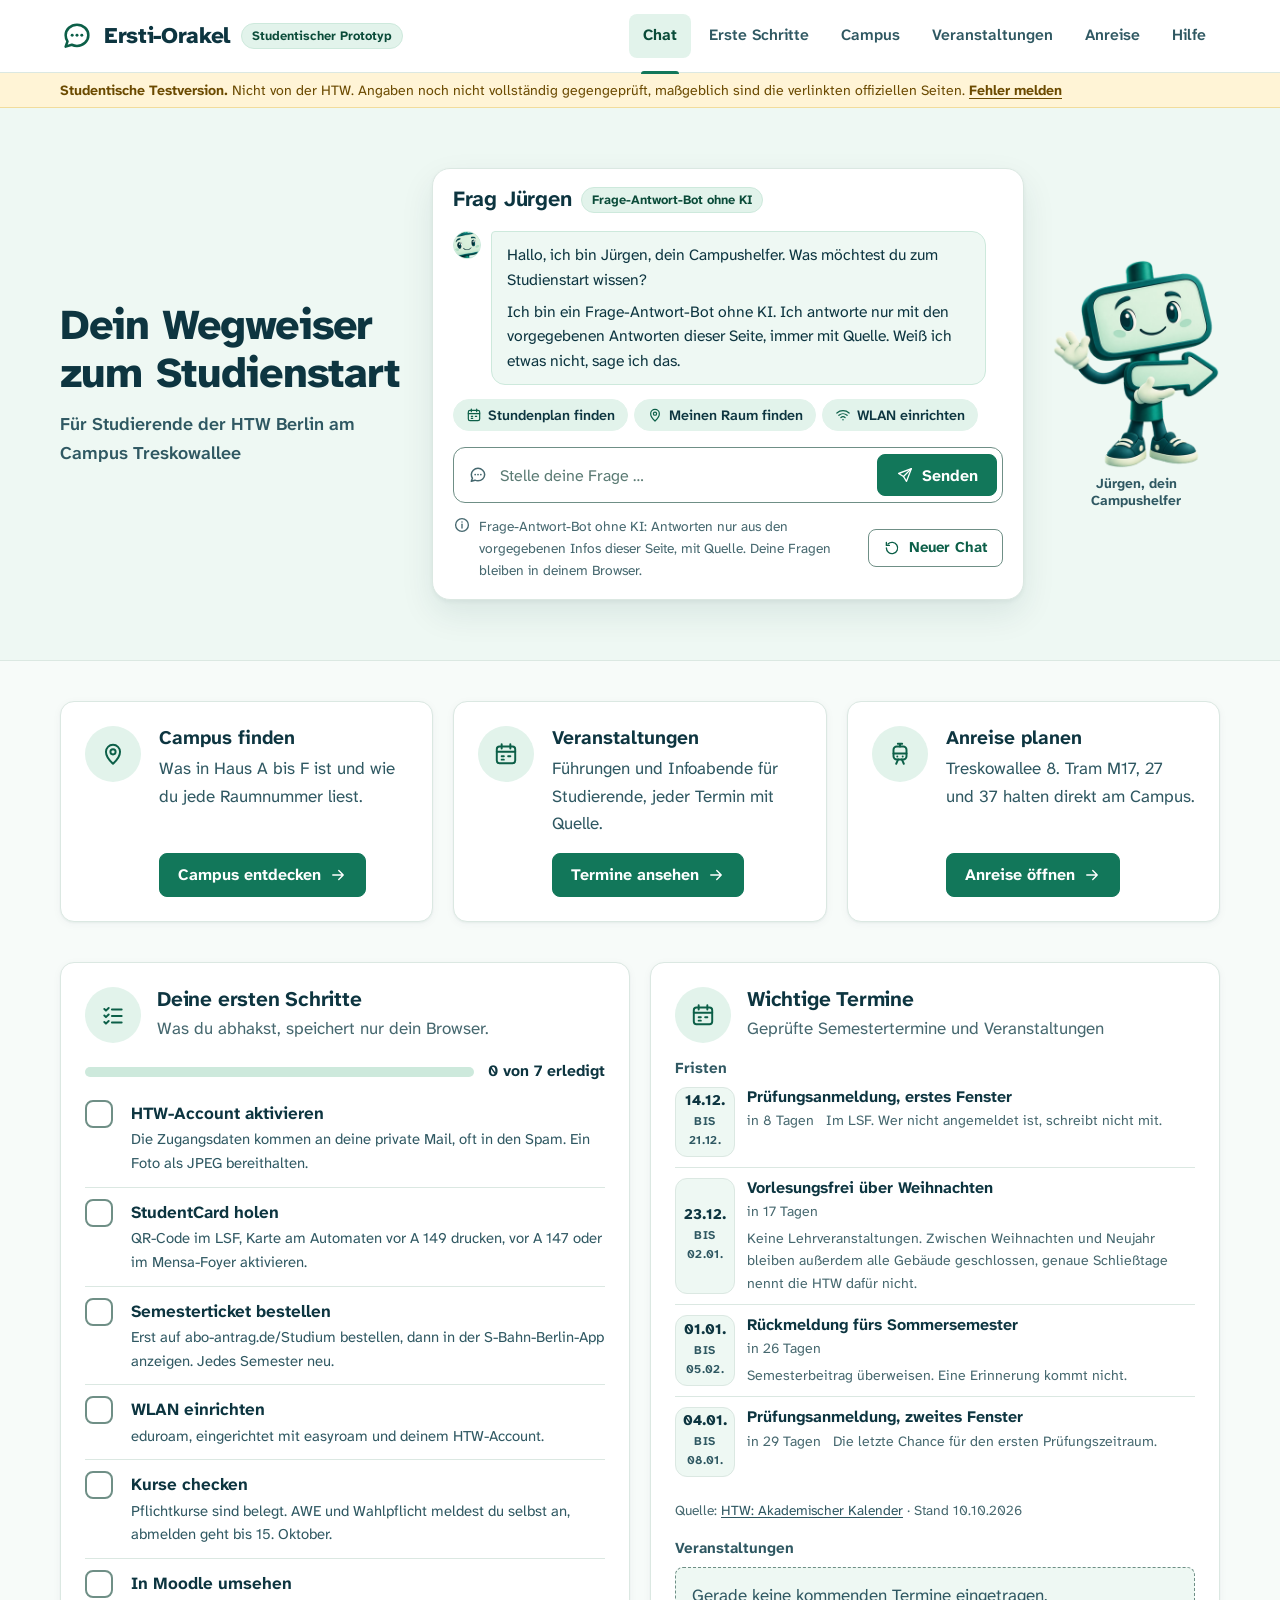
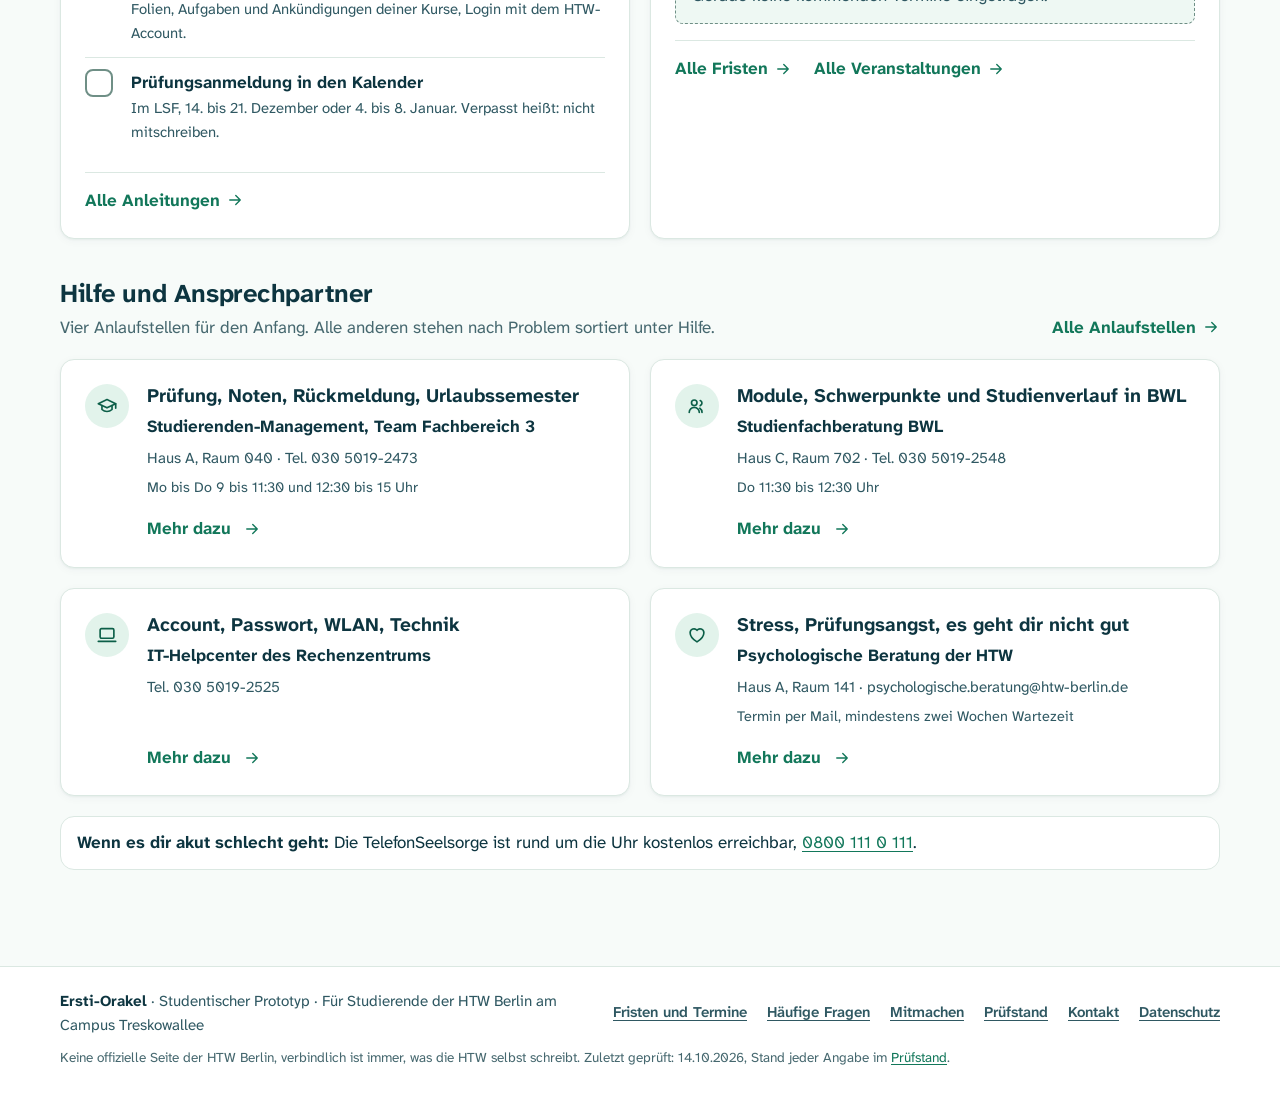
==== index.html @ a14aa116 "Versionskennung an Skripten und Stylesheet gegen veralteten Zwischenspeicher" ====
<!doctype html>
<html lang="de">
<head>
  <meta charset="utf-8">
  <meta name="viewport" content="width=device-width, initial-scale=1">
  <title>Ersti-Orakel: dein Wegweiser zum Studienstart am Campus Treskowallee</title>
  <!-- Testversion: Suchmaschinen sollen die Seite noch nicht aufnehmen. Das ist kein Zugangsschutz, jeder mit dem Link kann sie öffnen. Vor dem offiziellen Start entfernen. -->
  <meta name="robots" content="noindex, nofollow">
  <meta name="description" content="Studentischer Prototyp für Erstsemester am Campus Treskowallee der HTW Berlin: Chat mit geprüften Antworten, erste Schritte, Fristen, Räume, Veranstaltungen und Anreise.">
  <meta name="theme-color" content="#ffffff">
  <link rel="icon" href="assets/img/favicon.svg?v=fb75973898" type="image/svg+xml">
  <link rel="stylesheet" href="assets/css/style.css?v=66e97cf56b">
</head>
<body data-seite="start">
  <a class="skip" href="#inhalt">Zum Inhalt springen</a>
  <header class="kopf">
    <div class="container kopf__innen">
      <a class="logo" href="index.html">
        <svg class="logo__zeichen" viewBox="0 0 24 24" width="34" height="34" fill="none" stroke="currentColor" stroke-width="1.8" stroke-linecap="round" stroke-linejoin="round" aria-hidden="true" focusable="false"><path d="M20 11.5c0 4.1-3.6 7.5-8 7.5-1.3 0-2.6-.3-3.7-.8L4 19.5l1.3-3.7C4.5 14.6 4 13.1 4 11.5 4 7.4 7.6 4 12 4s8 3.4 8 7.5z"/><circle cx="8.6" cy="11.5" r="1.05" fill="currentColor" stroke="none"/><circle cx="12" cy="11.5" r="1.05" fill="currentColor" stroke="none"/><circle cx="15.4" cy="11.5" r="1.05" fill="currentColor" stroke="none"/></svg>
        <span class="logo__text"><span class="logo__name">Ersti-Orakel</span><span class="marke">Studentischer Prototyp</span></span>
      </a>
      <div class="kopf__aktionen">
        <button class="kopf-knopf kopf-knopf--chat" type="button" data-bot-oeffnen><svg viewBox="0 0 24 24" width="24" height="24" fill="none" stroke="currentColor" stroke-width="1.8" stroke-linecap="round" stroke-linejoin="round" aria-hidden="true" focusable="false"><path d="M20 11.5c0 4.1-3.6 7.5-8 7.5-1.3 0-2.6-.3-3.7-.8L4 19.5l1.3-3.7C4.5 14.6 4 13.1 4 11.5 4 7.4 7.6 4 12 4s8 3.4 8 7.5z"/><circle cx="8.6" cy="11.5" r="1.05" fill="currentColor" stroke="none"/><circle cx="12" cy="11.5" r="1.05" fill="currentColor" stroke="none"/><circle cx="15.4" cy="11.5" r="1.05" fill="currentColor" stroke="none"/></svg><span>Chat</span></button>
        <button class="kopf-knopf nav-knopf" type="button" aria-expanded="false" aria-controls="hauptnav" data-nav-toggle><svg class="nav-knopf__auf" viewBox="0 0 24 24" width="24" height="24" fill="none" stroke="currentColor" stroke-width="1.8" stroke-linecap="round" stroke-linejoin="round" aria-hidden="true" focusable="false"><path d="M4 7h16M4 12h16M4 17h16"/></svg><svg class="nav-knopf__zu" viewBox="0 0 24 24" width="24" height="24" fill="none" stroke="currentColor" stroke-width="1.8" stroke-linecap="round" stroke-linejoin="round" aria-hidden="true" focusable="false"><path d="M6 6l12 12M18 6 6 18"/></svg><span class="nav-knopf__text">Menü</span></button>
      </div>
      <nav id="hauptnav" class="nav" aria-label="Hauptnavigation">
          <a href="index.html#chat" data-nav="start">Chat</a>
          <a href="erste-schritte.html" data-nav="schritte">Erste Schritte</a>
          <a href="campus.html" data-nav="campus">Campus</a>
          <a href="veranstaltungen.html" data-nav="veranstaltungen">Veranstaltungen</a>
          <a href="anreise.html" data-nav="anreise">Anreise</a>
          <a href="hilfe.html" data-nav="hilfe">Hilfe</a>
      </nav>
    </div>
  </header>

  <aside class="testband" aria-label="Hinweis zur Testversion"><div class="container"><b>Studentische Testversion.</b> Nicht von der HTW. Angaben noch nicht vollständig gegengeprüft, maßgeblich sind die verlinkten offiziellen Seiten. <a href="mitmachen.html#feedback">Fehler melden</a></div></aside>

  <main id="inhalt">

    <section class="held" aria-labelledby="titel">
      <div class="container held__raster">
        <div class="held__text">
          <h1 id="titel">Dein Wegweiser zum Studienstart</h1>
          <p class="held__ort">Für Studierende der HTW Berlin am Campus Treskowallee</p>
        </div>
        <section class="chat" id="chat" data-chat aria-label="Chat mit Jürgen">
          <p class="chat__ersatz">Der Chat braucht JavaScript. Ist es ausgeschaltet, findest du alle Infos auch ohne Chat unter <a href="erste-schritte.html">Erste Schritte</a>, <a href="fragen.html">Häufige Fragen</a> und <a href="hilfe.html">Hilfe</a>.</p>
        </section>
        <figure class="held__figur">
          <img class="held__kalli" src="assets/img/kalli.png?v=72204a6ce4" alt="" width="360" height="450">
          <figcaption>Jürgen, dein Campushelfer</figcaption>
        </figure>
      </div>
    </section>

    <div class="container">
      <section class="abschnitt" aria-labelledby="wege-titel">
        <h2 id="wege-titel" class="sr-only">Schnell weiter</h2>
        <div class="raster-3">
          <article class="karte kachel">
            <span class="symbolkreis" aria-hidden="true"><svg viewBox="0 0 24 24" width="24" height="24" fill="none" stroke="currentColor" stroke-width="1.8" stroke-linecap="round" stroke-linejoin="round" aria-hidden="true" focusable="false"><path d="M12 21s-6.5-5.8-6.5-11a6.5 6.5 0 0 1 13 0c0 5.2-6.5 11-6.5 11z"/><circle cx="12" cy="10" r="2.4"/></svg></span>
            <div class="kachel__inhalt">
              <h3>Campus finden</h3>
              <p>Was in Haus A bis F ist und wie du jede Raumnummer liest.</p>
              <div class="kachel__aktion"><a class="knopf" href="campus.html">Campus entdecken <svg viewBox="0 0 24 24" width="24" height="24" fill="none" stroke="currentColor" stroke-width="1.8" stroke-linecap="round" stroke-linejoin="round" aria-hidden="true" focusable="false"><path d="M5 12h14M13 6l6 6-6 6"/></svg></a></div>
            </div>
          </article>
          <article class="karte kachel">
            <span class="symbolkreis" aria-hidden="true"><svg viewBox="0 0 24 24" width="24" height="24" fill="none" stroke="currentColor" stroke-width="1.8" stroke-linecap="round" stroke-linejoin="round" aria-hidden="true" focusable="false"><rect x="3.5" y="5" width="17" height="15.5" rx="2.5"/><path d="M3.5 10h17M8 3v4M16 3v4M8 14h2M14 14h2M8 17.2h2"/></svg></span>
            <div class="kachel__inhalt">
              <h3>Veranstaltungen</h3>
              <p data-naechste-veranstaltung>Führungen und Infoabende für Studierende, jeder Termin mit Quelle.</p>
              <div class="kachel__aktion"><a class="knopf" href="veranstaltungen.html">Termine ansehen <svg viewBox="0 0 24 24" width="24" height="24" fill="none" stroke="currentColor" stroke-width="1.8" stroke-linecap="round" stroke-linejoin="round" aria-hidden="true" focusable="false"><path d="M5 12h14M13 6l6 6-6 6"/></svg></a></div>
            </div>
          </article>
          <article class="karte kachel">
            <span class="symbolkreis" aria-hidden="true"><svg viewBox="0 0 24 24" width="24" height="24" fill="none" stroke="currentColor" stroke-width="1.8" stroke-linecap="round" stroke-linejoin="round" aria-hidden="true" focusable="false"><rect x="6" y="5" width="12" height="12" rx="3"/><path d="M6 11.5h12M10 2.5h4M12 2.5V5M9.5 14.3h.01M14.5 14.3h.01M8.5 21l1.8-4M15.5 21l-1.8-4"/></svg></span>
            <div class="kachel__inhalt">
              <h3>Anreise planen</h3>
              <p>Treskowallee 8. Tram M17, 27 und 37 halten direkt am Campus.</p>
              <div class="kachel__aktion"><a class="knopf" href="anreise.html">Anreise öffnen <svg viewBox="0 0 24 24" width="24" height="24" fill="none" stroke="currentColor" stroke-width="1.8" stroke-linecap="round" stroke-linejoin="round" aria-hidden="true" focusable="false"><path d="M5 12h14M13 6l6 6-6 6"/></svg></a></div>
            </div>
          </article>
        </div>
      </section>

      <div class="abschnitt raster-2">
        <section class="karte schritte-kurz" aria-labelledby="schritte-titel">
          <div class="kartenkopf">
            <span class="symbolkreis" aria-hidden="true"><svg viewBox="0 0 24 24" width="24" height="24" fill="none" stroke="currentColor" stroke-width="1.8" stroke-linecap="round" stroke-linejoin="round" aria-hidden="true" focusable="false"><path d="M4 6.5 5.5 8 8 5.5M4 12.5 5.5 14 8 11.5M4 18.5 5.5 20 8 17.5"/><path d="M11 7h9M11 13h9M11 19h9"/></svg></span>
            <div><h2 id="schritte-titel">Deine ersten Schritte</h2><p>Was du abhakst, speichert nur dein Browser.</p></div>
          </div>
          <div class="fortschritt"><span class="fortschritt__balken" role="progressbar" aria-label="Fortschritt der ersten Schritte" aria-valuemin="0" aria-valuemax="7" aria-valuenow="0"><span data-fortschritt-balken></span></span><span class="fortschritt__text" data-fortschritt aria-live="polite">0 von 7 erledigt</span></div>
          <ol class="checkliste" data-checkliste></ol>
          <div class="kartenfuss"><a class="textlink" href="erste-schritte.html">Alle Anleitungen <svg viewBox="0 0 24 24" width="24" height="24" fill="none" stroke="currentColor" stroke-width="1.8" stroke-linecap="round" stroke-linejoin="round" aria-hidden="true" focusable="false"><path d="M5 12h14M13 6l6 6-6 6"/></svg></a></div>
        </section>
        <section class="karte" aria-labelledby="termine-titel">
          <div class="kartenkopf">
            <span class="symbolkreis" aria-hidden="true"><svg viewBox="0 0 24 24" width="24" height="24" fill="none" stroke="currentColor" stroke-width="1.8" stroke-linecap="round" stroke-linejoin="round" aria-hidden="true" focusable="false"><rect x="3.5" y="5" width="17" height="15.5" rx="2.5"/><path d="M3.5 10h17M8 3v4M16 3v4M8 14h2M14 14h2M8 17.2h2"/></svg></span>
            <div><h2 id="termine-titel">Wichtige Termine</h2><p>Geprüfte Semestertermine und Veranstaltungen</p></div>
          </div>
          <h3 class="zwischentitel">Fristen</h3>
          <div data-fristen="4" data-ebene="4"><p class="leer">Prüfungsanmeldung: 14. bis 21. Dezember 2026 und 4. bis 8. Januar 2027. Rückmeldung: 1. Januar bis 5. Februar 2027.</p></div>
          <p class="quelle">Quelle: <a href="https://www.htw-berlin.de/studium/studienorganisation/akademischer-kalender">HTW: Akademischer Kalender</a> · Stand <span data-stand>10.10.2026</span></p>
          <h3 class="zwischentitel">Veranstaltungen</h3>
          <div data-veranstaltungen="vorschau" data-anzahl="3" data-ebene="4"></div>
          <div class="kartenfuss">
            <a class="textlink" href="semester.html">Alle Fristen <svg viewBox="0 0 24 24" width="24" height="24" fill="none" stroke="currentColor" stroke-width="1.8" stroke-linecap="round" stroke-linejoin="round" aria-hidden="true" focusable="false"><path d="M5 12h14M13 6l6 6-6 6"/></svg></a>
            <a class="textlink" href="veranstaltungen.html">Alle Veranstaltungen <svg viewBox="0 0 24 24" width="24" height="24" fill="none" stroke="currentColor" stroke-width="1.8" stroke-linecap="round" stroke-linejoin="round" aria-hidden="true" focusable="false"><path d="M5 12h14M13 6l6 6-6 6"/></svg></a>
          </div>
        </section>
      </div>

      <section class="abschnitt" aria-labelledby="hilfe-titel">
        <div class="abschnitt__kopf">
          <div>
            <h2 id="hilfe-titel">Hilfe und Ansprechpartner</h2>
            <p>Vier Anlaufstellen für den Anfang. Alle anderen stehen nach Problem sortiert unter Hilfe.</p>
          </div>
          <a class="textlink" href="hilfe.html">Alle Anlaufstellen <svg viewBox="0 0 24 24" width="24" height="24" fill="none" stroke="currentColor" stroke-width="1.8" stroke-linecap="round" stroke-linejoin="round" aria-hidden="true" focusable="false"><path d="M5 12h14M13 6l6 6-6 6"/></svg></a>
        </div>
        <div class="raster-2" data-hilfe-kurz="pruefungen,bwl,technik,psyche"></div>
        <p class="notfall"><b>Wenn es dir akut schlecht geht:</b> Die TelefonSeelsorge ist rund um die Uhr kostenlos erreichbar, <a href="tel:08001110111">0800 111 0 111</a>.</p>
      </section>
    </div>

  </main>

  <footer class="fuss">
    <div class="container fuss__innen">
      <p class="fuss__name"><b>Ersti-Orakel</b> · Studentischer Prototyp · Für Studierende der HTW Berlin am Campus Treskowallee</p>
      <nav aria-label="Weitere Seiten">
        <ul class="fuss__links">
          <li><a href="semester.html">Fristen und Termine</a></li>
          <li><a href="fragen.html">Häufige Fragen</a></li>
          <li><a href="mitmachen.html">Mitmachen</a></li>
          <li><a href="ueber.html#pruefstand">Prüfstand</a></li>
          <li><a href="ueber.html#kontakt">Kontakt</a></li>
          <li><a href="ueber.html#datenschutz">Datenschutz</a></li>
        </ul>
      </nav>
      <p class="fuss__hinweis">Keine offizielle Seite der HTW Berlin, verbindlich ist immer, was die HTW selbst schreibt. Zuletzt geprüft: <span data-letzte-pruefung>14.10.2026</span>, Stand jeder Angabe im <a href="ueber.html#pruefstand">Prüfstand</a>.</p>
    </div>
  </footer>

  <script src="assets/js/daten.js?v=3e3531b40c"></script>
  <script src="assets/js/fragen.js?v=a93052e185"></script>
  <script src="assets/js/icons.js?v=e1792373f3"></script>
  <script src="assets/js/suche.js?v=9e5365c62f"></script>
  <script src="assets/js/app.js?v=b0986dacc8"></script>
  <script src="assets/js/chat.js?v=4c8b9dcf6a"></script>
</body>
</html>
---- assets/css/style.css ----
/* Ersti-Orakel, studentischer Prototyp
   Hell und freundlich nach den Vorlagen: Weiß und helles Mint als Flächen, dunkles Petrol für Text, Grün für Schaltflächen.
   Bewusst ein tieferes Grün als das HTW-Grün, damit nichts nach offizieller Seite aussieht.
   Alle Seiten nutzen dieselben Bausteine: Kopf, Seitenkopf, Karte, Symbolkreis, Knopf, Marke, Feld, Fuß. */

@font-face { font-family: "Atkinson Hyperlegible Next"; src: url("../fonts/atkinson-hyperlegible-next-latin-400-normal.woff2") format("woff2"); font-weight: 400; font-style: normal; font-display: swap; }
@font-face { font-family: "Atkinson Hyperlegible Next"; src: url("../fonts/atkinson-hyperlegible-next-latin-400-italic.woff2") format("woff2"); font-weight: 400; font-style: italic; font-display: swap; }
@font-face { font-family: "Atkinson Hyperlegible Next"; src: url("../fonts/atkinson-hyperlegible-next-latin-600-normal.woff2") format("woff2"); font-weight: 600; font-style: normal; font-display: swap; }
@font-face { font-family: "Atkinson Hyperlegible Next"; src: url("../fonts/atkinson-hyperlegible-next-latin-700-normal.woff2") format("woff2"); font-weight: 700; font-style: normal; font-display: swap; }
@font-face { font-family: "Atkinson Hyperlegible Next"; src: url("../fonts/atkinson-hyperlegible-next-latin-800-normal.woff2") format("woff2"); font-weight: 800; font-style: normal; font-display: swap; }
/* Nur für Raumnummern und Liniennummern: normale Null statt durchgestrichener */
@font-face { font-family: "Barlow Condensed"; src: url("../fonts/barlow-condensed-latin-700-normal.woff2") format("woff2"); font-weight: 700; font-style: normal; font-display: swap; }

:root {
  --weiss: #ffffff;
  --grund: #f7fbf9;        /* Seitenhintergrund */
  --mint-50: #eef8f3;      /* Mint-Flächen */
  --mint-100: #e2f3eb;     /* Symbolkreise, Marken */
  --mint-200: #cde9dc;
  --linie: #dbe8e2;        /* Kartenränder */
  --linie-feld: #6f8f86;   /* Eingabefelder, 3,5:1 */
  --petrol-900: #0d3540;   /* Text, 13:1 */
  --petrol-700: #2f5862;   /* Nebentext, 7,8:1 */
  --petrol-600: #46686f;   /* Meta, 6:1 */
  --gruen-700: #12775a;    /* Schaltflächen, Weiß darauf 5,5:1 */
  --gruen-800: #0c5f48;
  --gruen-900: #0a4b39;
  --gruen-100: #dff3ea;
  --hinweis-bg: #fff4d6;
  --hinweis-text: #6b4a00;
  --hinweis-linie: #f1dc9c;
  --fehler-bg: #fdecec;
  --fehler-text: #8a1c1c;
  --radius-s: 8px;
  --radius: 14px;
  --radius-l: 18px;
  --schatten-1: 0 1px 2px rgba(13, 53, 64, 0.05), 0 2px 10px rgba(13, 53, 64, 0.04);
  --schatten-2: 0 2px 4px rgba(13, 53, 64, 0.05), 0 14px 34px rgba(13, 53, 64, 0.09);
  --schrift: "Atkinson Hyperlegible Next", "Atkinson Hyperlegible", "Segoe UI", Verdana, sans-serif;
  --code: "Barlow Condensed", "Arial Narrow", sans-serif;
  --breite: 1240px;
  --rand: clamp(16px, 4vw, 40px);
  --kopf-hoehe: 72px;
}

*, *::before, *::after { box-sizing: border-box; }
html { -webkit-text-size-adjust: 100%; scroll-padding-top: calc(var(--kopf-hoehe) + 16px); }
body {
  margin: 0; background: var(--grund); color: var(--petrol-900);
  font-family: var(--schrift); font-size: 1rem; line-height: 1.6;
  overflow-wrap: break-word;
}
@media (min-width: 900px) { body { font-size: 1.0625rem; } }
@media (max-width: 599px) { p, li, dd, td { hyphens: auto; } }
img { display: block; max-width: 100%; height: auto; }
svg { display: block; flex: none; }
p { margin: 0 0 0.9em; }
p:last-child { margin-bottom: 0; }
ul, ol { margin: 0; padding: 0; }
button { font: inherit; }

h1, h2, h3, h4 { margin: 0; color: var(--petrol-900); line-height: 1.2; text-wrap: balance; hyphens: auto; }
h1 { font-size: clamp(1.95rem, 3.4vw, 2.7rem); font-weight: 800; letter-spacing: -0.02em; line-height: 1.12; }
h2 { font-size: clamp(1.35rem, 2.2vw, 1.6rem); font-weight: 700; letter-spacing: -0.01em; }
h3 { font-size: 1.12rem; font-weight: 700; }
h4 { font-size: 1rem; font-weight: 700; }

a { color: var(--gruen-700); text-decoration-thickness: 1px; text-underline-offset: 0.18em; }
a:hover { color: var(--gruen-800); text-decoration-thickness: 2px; }

:focus-visible { outline: 3px solid var(--gruen-700); outline-offset: 2px; border-radius: 4px; }
.sr-only { position: absolute !important; width: 1px; height: 1px; padding: 0; margin: -1px; overflow: hidden; clip: rect(0 0 0 0); white-space: nowrap; border: 0; }
.skip { position: absolute; left: 12px; top: -64px; z-index: 100; background: var(--gruen-700); color: var(--weiss); padding: 10px 16px; border-radius: var(--radius-s); font-weight: 700; text-decoration: none; }
.skip:focus { top: 12px; color: var(--weiss); }

.container { max-width: var(--breite); margin: 0 auto; padding-left: var(--rand); padding-right: var(--rand); }
.leise { color: var(--petrol-600); }
.klein { font-size: 0.9rem; }

/* ---------- Raster ---------- */
.stapel { display: grid; gap: 24px; }
.raster-2, .raster-3, .raster-4 { display: grid; gap: 20px; }
@media (min-width: 760px) { .raster-2 { grid-template-columns: repeat(2, minmax(0, 1fr)); } .raster-4 { grid-template-columns: repeat(2, minmax(0, 1fr)); } }
@media (min-width: 900px) { .raster-3 { grid-template-columns: repeat(3, minmax(0, 1fr)); } }
@media (min-width: 1100px) { .raster-4 { grid-template-columns: repeat(4, minmax(0, 1fr)); } }
.raster-2 > *, .raster-3 > *, .raster-4 > *, .stapel > * { min-width: 0; }

/* ---------- Abschnitte ---------- */
main { padding-bottom: 56px; }
.abschnitt { margin-top: 40px; }
.abschnitt__kopf { display: flex; flex-wrap: wrap; align-items: flex-end; justify-content: space-between; gap: 8px 24px; margin-bottom: 18px; }
.abschnitt__kopf p { margin: 4px 0 0; color: var(--petrol-600); max-width: 46em; }

/* ---------- Knöpfe, Marken, Links ---------- */
.knopf {
  display: inline-flex; align-items: center; justify-content: center; gap: 8px;
  min-height: 44px; padding: 10px 18px; border-radius: var(--radius-s);
  font-weight: 700; font-size: 1rem; line-height: 1.2; white-space: nowrap;
  background: var(--gruen-700); color: var(--weiss); border: 1.5px solid var(--gruen-700);
  text-decoration: none; cursor: pointer;
}
.knopf:hover { background: var(--gruen-800); border-color: var(--gruen-800); color: var(--weiss); text-decoration: none; }
.knopf svg { width: 18px; height: 18px; }
.knopf--zweit { background: var(--weiss); color: var(--gruen-800); border-color: var(--linie-feld); }
.knopf--zweit:hover { background: var(--mint-50); color: var(--gruen-900); border-color: var(--gruen-700); }
.knopf--hell { background: var(--mint-100); color: var(--gruen-900); border-color: var(--mint-100); }
.knopf--hell:hover { background: var(--mint-200); border-color: var(--mint-200); color: var(--gruen-900); }
.knopf--klein { min-height: 38px; padding: 7px 14px; font-size: 0.93rem; }
.knopf--voll { width: 100%; }
.knopf[disabled] { opacity: 0.55; cursor: not-allowed; }
.knopfreihe { display: flex; flex-wrap: wrap; gap: 10px; }
@media (max-width: 479px) { .knopf { white-space: normal; text-align: center; } }

.textlink { display: inline-flex; align-items: center; gap: 6px; font-weight: 700; text-decoration: none; white-space: nowrap; }
.textlink svg { width: 18px; height: 18px; }
.textlink:hover { text-decoration: underline; }

.marke {
  display: inline-flex; align-items: center; gap: 6px;
  padding: 3px 10px; border-radius: 999px; font-size: 0.8rem; font-weight: 700; line-height: 1.4;
  background: var(--mint-100); color: var(--gruen-900); border: 1px solid var(--mint-200); white-space: nowrap;
}
.marke--offen { background: var(--hinweis-bg); color: var(--hinweis-text); border-color: var(--hinweis-linie); }
.marke--laeuft { background: var(--gruen-700); color: var(--weiss); border-color: var(--gruen-700); }
.marke--zu { background: var(--weiss); color: var(--petrol-600); border-style: dashed; border-color: var(--linie-feld); }

.quelle { font-size: 0.86rem; color: var(--petrol-600); margin-top: 12px; }
.quelle a { color: var(--petrol-700); }

/* Prüfstatus: Text trägt die Bedeutung, der Punkt ist nur Orientierung */
.status { display: inline-flex; align-items: center; gap: 6px; font-weight: 700; color: var(--petrol-700); }
.status::before { content: ""; width: 8px; height: 8px; border-radius: 50%; background: var(--linie-feld); flex: none; }
.status--entwurf { color: var(--hinweis-text); }
.status--entwurf::before { background: #c58a0a; }
.status--gegengeprueft { color: var(--gruen-800); }
.status--gegengeprueft::before { background: var(--gruen-700); }

/* Eigene Erfahrung, keine offizielle Angabe */
.erfahrung { margin: 12px 0; padding: 10px 14px; border-left: 3px solid var(--petrol-600); background: var(--mint-50); border-radius: 0 var(--radius-s) var(--radius-s) 0; }
.erfahrung p { margin: 0 0 6px; }
.erfahrung__titel { font-size: 0.78rem; font-weight: 700; letter-spacing: 0.05em; text-transform: uppercase; color: var(--petrol-700); }
.erfahrung__grundlage { font-size: 0.86rem; color: var(--petrol-600); }
.erfahrung p:last-child { margin-bottom: 0; }
.beleg-offen {
  display: flex; gap: 8px; align-items: flex-start; margin-top: 10px;
  font-size: 0.86rem; color: var(--hinweis-text); background: var(--hinweis-bg);
  border-radius: var(--radius-s); padding: 6px 10px;
}
.beleg-offen b { white-space: nowrap; }
.leer { color: var(--petrol-700); background: var(--mint-50); border: 1px dashed var(--linie-feld); border-radius: var(--radius-s); padding: 14px 16px; }
.notfall { margin: 20px 0 0; padding: 12px 16px; border-radius: var(--radius); background: var(--weiss); border: 1px solid var(--linie); }
.notfall a { white-space: nowrap; }

/* ---------- Kopf ---------- */
.kopf { position: sticky; top: 0; z-index: 30; background: var(--weiss); border-bottom: 1px solid var(--linie); }
.kopf__innen { display: flex; align-items: center; justify-content: space-between; gap: 16px; min-height: var(--kopf-hoehe); }
.logo { display: flex; align-items: center; gap: 10px; text-decoration: none; color: var(--petrol-900); }
.logo:hover { color: var(--petrol-900); text-decoration: none; }
.logo__zeichen { width: 34px; height: 34px; color: var(--gruen-800); }
.logo__text { display: flex; align-items: center; gap: 10px; flex-wrap: wrap; row-gap: 2px; }
.logo__name { font-size: 1.4rem; font-weight: 800; letter-spacing: -0.015em; }
.nav { display: flex; align-items: center; gap: 4px; }
.nav a {
  position: relative; color: var(--petrol-700); text-decoration: none; font-weight: 600; font-size: 0.98rem; white-space: nowrap;
  padding: 9px 14px; border-radius: var(--radius-s);
}
.nav a:hover { background: var(--mint-50); color: var(--petrol-900); }
.nav a[aria-current="page"] { background: var(--mint-100); color: var(--gruen-900); font-weight: 700; }
.kopf__aktionen { display: none; align-items: center; gap: 8px; }
.kopf-knopf {
  display: inline-flex; align-items: center; justify-content: center; gap: 8px; min-height: 44px; min-width: 44px; padding: 8px 14px;
  font-weight: 700; color: var(--petrol-900); background: var(--weiss);
  border: 1.5px solid var(--linie-feld); border-radius: var(--radius-s); cursor: pointer; text-decoration: none;
}
.kopf-knopf:hover { background: var(--mint-50); color: var(--petrol-900); }
.kopf-knopf svg { width: 20px; height: 20px; }
.kopf-knopf--chat { color: var(--gruen-800); }
.nav-knopf__zu { display: none; }
.kopf.offen .nav-knopf__zu { display: block; }
.kopf.offen .nav-knopf__auf { display: none; }
@media (min-width: 1100px) {
  .nav a[aria-current="page"]::after { content: ""; position: absolute; left: 12px; right: 12px; bottom: calc((var(--kopf-hoehe) - 42px) / -2 - 1px); height: 3px; border-radius: 3px 3px 0 0; background: var(--gruen-700); }
}
@media (max-width: 1099px) {
  .kopf__aktionen { display: flex; }
  .nav {
    display: none; position: absolute; left: 0; right: 0; top: 100%;
    flex-direction: column; align-items: stretch; gap: 2px;
    background: var(--weiss); border-bottom: 1px solid var(--linie); box-shadow: var(--schatten-2);
    padding: 8px var(--rand) 16px;
  }
  .kopf.offen .nav { display: flex; }
  .nav a { padding: 12px 14px; font-size: 1.05rem; }
}
@media (max-width: 479px) {
  .logo__text { flex-direction: column; align-items: flex-start; gap: 1px; }
  .logo__name { font-size: 1.2rem; }
  .logo .marke { font-size: 0.72rem; padding: 1px 8px; }
  .logo__zeichen { width: 28px; height: 28px; }
  .kopf-knopf--chat span { position: absolute; width: 1px; height: 1px; overflow: hidden; clip: rect(0 0 0 0); white-space: nowrap; }
  .kopf-knopf--chat { padding: 8px; }
}
@media (max-width: 379px) {
  .logo__zeichen { display: none; }
  .kopf__innen { gap: 10px; }
  .nav-knopf { padding: 8px; }
  .nav-knopf__text { position: absolute; width: 1px; height: 1px; overflow: hidden; clip: rect(0 0 0 0); white-space: nowrap; }
}

/* ---------- Seitenkopf ---------- */
.seitenkopf { padding-top: clamp(28px, 4.5vw, 52px); padding-bottom: 8px; }
.seitenkopf h1 { max-width: 34ch; }
.seitenkopf__lead { margin: 10px 0 0; font-size: 1.12rem; color: var(--petrol-600); max-width: 44em; }
.seitenkopf .suchfeld { margin-top: 22px; }

/* ---------- Karten ---------- */
.karte { background: var(--weiss); border: 1px solid var(--linie); border-radius: var(--radius); padding: 24px; box-shadow: var(--schatten-1); }
.karte--mint { background: var(--mint-50); border-color: var(--mint-200); box-shadow: none; }
.karte > h2 { font-size: 1.3rem; margin-bottom: 10px; }
.kartenkopf { display: flex; align-items: center; gap: 16px; margin-bottom: 16px; }
.kartenkopf h2, .kartenkopf h3 { font-size: 1.3rem; }
.kartenkopf p { margin: 2px 0 0; color: var(--petrol-600); }
.kartenkopf__rechts { margin-left: auto; }

.symbolkreis { width: 56px; height: 56px; border-radius: 50%; background: var(--mint-100); color: var(--gruen-800); display: grid; place-items: center; flex: none; }
.symbolkreis svg { width: 26px; height: 26px; }
.symbolkreis--klein { width: 44px; height: 44px; }
.symbolkreis--klein svg { width: 22px; height: 22px; }
.karte--mint .symbolkreis { background: var(--weiss); }

/* Kachel: Symbolkreis links, Text und eine Aktion rechts */
.kachel { display: flex; gap: 18px; align-items: flex-start; }
.kachel__inhalt { display: flex; flex-direction: column; gap: 6px; min-width: 0; flex: 1; height: 100%; }
.kachel h2, .kachel h3 { font-size: 1.2rem; }
.kachel p { margin: 0; color: var(--petrol-700); }
.kachel__info { font-size: 0.95rem; }
.kachel__aktion { margin-top: auto; padding-top: 10px; }
.kachel__aktion .knopf { white-space: normal; text-align: left; }
@media (max-width: 479px) { .kachel { gap: 14px; } .kachel .symbolkreis { width: 48px; height: 48px; } }
/* Drei schmale Karten nebeneinander: Symbol über den Text, damit Titel und Knopf Platz haben */
@media (min-width: 900px) and (max-width: 1199px) { .raster-3 > .kachel { flex-direction: column; gap: 12px; } }

/* Felder */
.feld {
  width: 100%; min-height: 48px; font: inherit; font-size: 1.02rem; color: var(--petrol-900);
  background: var(--weiss); border: 1.5px solid var(--linie-feld); border-radius: var(--radius-s); padding: 10px 14px;
}
.feld::placeholder { color: #5a7a73; }
.feld:focus-visible { outline: 3px solid var(--gruen-700); outline-offset: 1px; border-color: var(--gruen-700); border-radius: var(--radius-s); }
.suchfeld { position: relative; max-width: 680px; }
.suchfeld svg { position: absolute; left: 14px; top: 50%; transform: translateY(-50%); width: 20px; height: 20px; color: var(--petrol-600); pointer-events: none; }
.suchfeld .feld { padding-left: 44px; }
.suchfeld[hidden] { display: none; }

.chip {
  display: inline-flex; align-items: center; gap: 8px;
  font-size: 0.93rem; font-weight: 600; line-height: 1.3; text-align: left; text-decoration: none;
  color: var(--petrol-900); background: var(--weiss); border: 1px solid var(--linie-feld);
  border-radius: 999px; padding: 7px 14px; cursor: pointer;
}
.chip:hover { background: var(--mint-50); border-color: var(--gruen-700); color: var(--gruen-900); }
.chip svg { width: 18px; height: 18px; color: var(--gruen-800); }
.chip--mint { background: var(--mint-100); border-color: var(--mint-100); color: var(--petrol-900); }
.chip--mint:hover { background: var(--mint-200); border-color: var(--mint-200); }
.chip[aria-pressed="true"] { background: var(--gruen-700); border-color: var(--gruen-700); color: var(--weiss); }
.chip[aria-pressed="true"] svg { color: var(--weiss); }
.chip__zahl { font-weight: 400; opacity: 0.85; }

/* ---------- Startseite ---------- */
.held { background: var(--mint-50); border-bottom: 1px solid var(--linie); padding-top: clamp(28px, 5vw, 60px); padding-bottom: clamp(32px, 5vw, 60px); }
.held__raster { display: grid; gap: 24px; grid-template-areas: "text" "chat"; }
.held__text { grid-area: text; }
.held__text h1 { font-size: clamp(2rem, 3.3vw, 2.65rem); }
.held__ort { display: flex; align-items: center; gap: 8px; margin: 14px 0 0; font-size: 1.12rem; color: var(--petrol-700); font-weight: 600; }
.held__ort svg { width: 20px; height: 20px; color: var(--gruen-700); }
.held .chat { grid-area: chat; }
/* Jürgen neben dem Chat: nur ab 960 Pixel, darunter erscheint er als Avatar im Chatkopf (Klassen heißen weiter held__kalli) */
.held__figur { grid-area: figur; display: none; margin: 0; pointer-events: none; text-align: center; }
.held__kalli { width: 100%; height: auto; }
.held__figur figcaption { margin-top: 6px; font-size: 0.86rem; font-weight: 700; color: var(--petrol-700); line-height: 1.3; }
@media (min-width: 960px) {
  .held__raster { grid-template-columns: minmax(0, 0.8fr) minmax(0, 1.35fr); grid-template-areas: "text chat" "figur chat"; column-gap: 40px; row-gap: 12px; align-items: center; }
  .held__text { align-self: end; }
  .held__figur { display: block; width: 140px; align-self: start; }
}
@media (min-width: 1200px) {
  .held__raster { grid-template-columns: minmax(0, 0.9fr) minmax(0, 1.55fr) 168px; grid-template-areas: "text chat figur"; column-gap: 28px; }
  .held__text { align-self: center; }
  .held__figur { width: 168px; align-self: center; }
}

.schritte-kurz .fortschritt { margin: 0 0 14px; }
.zwischentitel { font-size: 0.95rem; text-transform: none; color: var(--petrol-700); margin: 18px 0 10px; }
.zwischentitel:first-of-type { margin-top: 4px; }
.kartenfuss { display: flex; flex-wrap: wrap; gap: 10px 22px; margin-top: 16px; padding-top: 14px; border-top: 1px solid var(--linie); }

/* ---------- Fortschritt und Checkliste ---------- */
.fortschritt { display: flex; align-items: center; gap: 14px; }
.fortschritt__text { font-weight: 700; font-size: 0.98rem; white-space: nowrap; }
.fortschritt__balken { flex: 1; height: 10px; border-radius: 999px; background: var(--mint-200); overflow: hidden; min-width: 120px; }
.fortschritt__balken span { display: block; height: 100%; width: 0; background: var(--gruen-700); border-radius: 999px; transition: width 0.25s ease; }
.fortschritt__prozent { font-size: 0.92rem; color: var(--petrol-600); font-variant-numeric: tabular-nums; }

.checkliste { list-style: none; }
.checkliste li { display: grid; grid-template-columns: 34px minmax(0, 1fr); gap: 2px 12px; align-items: start; padding: 11px 0; border-top: 1px solid var(--linie); }
.checkliste li:first-child { border-top: 0; padding-top: 2px; }
.checkliste__titel { font-weight: 700; color: var(--petrol-900); text-decoration: none; }
.checkliste__titel:hover { color: var(--gruen-800); text-decoration: underline; }
.checkliste p { margin: 1px 0 0; color: var(--petrol-700); font-size: 0.93rem; }
.checkliste li.erledigt .checkliste__titel { text-decoration: line-through; text-decoration-thickness: 2px; color: var(--petrol-600); }

.haken { display: inline-flex; align-items: center; gap: 8px; cursor: pointer; font-weight: 600; user-select: none; }
.haken input {
  appearance: none; -webkit-appearance: none; margin: 0; flex: none;
  width: 28px; height: 28px; border-radius: 8px; border: 2px solid var(--linie-feld); background: var(--weiss);
  display: grid; place-items: center; cursor: pointer;
}
.haken input::after { content: ""; width: 12px; height: 7px; border-left: 3px solid var(--weiss); border-bottom: 3px solid var(--weiss); transform: translateY(-2px) rotate(-45deg); opacity: 0; }
.haken input:checked { background: var(--gruen-700); border-color: var(--gruen-700); }
.haken input:checked::after { opacity: 1; }
.haken input:hover { border-color: var(--gruen-700); }

/* Erste Schritte: Karten mit Anleitung zum Aufklappen */
.schritte-raster { display: grid; gap: 24px; align-items: start; }
@media (min-width: 1000px) { .schritte-raster { grid-template-columns: minmax(0, 1fr) 340px; } }
.schritte-raster > * { min-width: 0; }
.fortschrittskarte { padding: 18px 22px; }
.fortschrittskarte .fortschritt__text { font-size: 1.1rem; }
.fortschrittskarte__kopf { display: flex; justify-content: space-between; align-items: baseline; gap: 12px; margin-bottom: 10px; }
.schrittliste { list-style: none; display: grid; gap: 12px; margin-top: 16px; }
.schrittkarte { background: var(--weiss); border: 1px solid var(--linie); border-radius: var(--radius); box-shadow: var(--schatten-1); }
.schrittkarte__zeile { display: grid; grid-template-columns: 44px minmax(0, 1fr) auto; align-items: center; gap: 12px 14px; padding: 12px 18px; }
.schrittkarte__nr { width: 40px; height: 40px; border-radius: 50%; background: var(--mint-100); color: var(--gruen-900); display: grid; place-items: center; font-weight: 800; font-size: 1.05rem; }
.schrittkarte.erledigt .schrittkarte__nr { background: var(--gruen-700); color: var(--weiss); }
.schrittkarte__titel { font-size: 1.12rem; }
.schrittkarte__knopf {
  width: 100%; display: flex; align-items: center; justify-content: space-between; gap: 12px;
  background: none; border: 0; padding: 8px 0; margin: 0; text-align: left; cursor: pointer; color: var(--petrol-900);
  font-weight: 700; font-size: inherit; line-height: 1.3;
}
.schrittkarte__knopf:hover .schrittkarte__name { color: var(--gruen-800); text-decoration: underline; text-decoration-thickness: 1px; text-underline-offset: 0.18em; }
.schrittkarte__anleitung { display: inline-flex; align-items: center; gap: 6px; flex: none; font-size: 0.93rem; font-weight: 600; color: var(--petrol-700); }
.schrittkarte__anleitung svg { width: 18px; height: 18px; }
.schrittkarte__anleitung .schrittkarte__pfeil { transition: transform 0.15s; }
.schrittkarte__knopf[aria-expanded="true"] .schrittkarte__pfeil { transform: rotate(180deg); }
.schrittkarte.erledigt .schrittkarte__name { text-decoration: line-through; text-decoration-thickness: 2px; color: var(--petrol-600); }
.schrittkarte__panel { padding: 4px 22px 22px 76px; border-top: 1px solid var(--linie); background: var(--mint-50); border-radius: 0 0 var(--radius) var(--radius); }
.schrittkarte__panel > :first-child { margin-top: 16px; }
.schrittkarte__panel p { max-width: 44em; }
.schrittkarte__panel[hidden] { display: none; }
@media (max-width: 599px) {
  .schrittkarte__zeile { grid-template-columns: 36px minmax(0, 1fr) auto; padding: 10px 12px; gap: 10px; }
  .schrittkarte__nr { width: 34px; height: 34px; font-size: 0.95rem; }
  .schrittkarte__anleitung span { position: absolute; width: 1px; height: 1px; overflow: hidden; clip: rect(0 0 0 0); white-space: nowrap; }
  .schrittkarte__anleitung .schrittkarte__doc { display: none; }
  .schrittkarte__panel { padding: 2px 14px 18px; }
}
.infobox { margin-top: 14px; background: var(--weiss); border: 1px solid var(--linie); border-radius: var(--radius-s); padding: 12px 14px; }
.infobox dl { margin: 0; display: grid; grid-template-columns: max-content 1fr; gap: 4px 14px; font-size: 0.94rem; }
.infobox dt { font-weight: 700; color: var(--petrol-700); }
.infobox dd { margin: 0; }
.karte .infobox, .stellengruppe .infobox { background: var(--mint-50); }
@media (max-width: 479px) { .infobox dl { grid-template-columns: 1fr; } .infobox dt { margin-top: 6px; } }

.seitenleiste { display: grid; gap: 18px; }
.ring { position: relative; width: 132px; height: 132px; margin: 6px auto 10px; }
.ring svg { width: 132px; height: 132px; transform: rotate(-90deg); }
.ring__grund { stroke: var(--mint-200); }
.ring__wert { stroke: var(--gruen-700); transition: stroke-dashoffset 0.3s ease; }
.ring__text { position: absolute; inset: 0; display: grid; place-items: center; font-weight: 800; font-size: 1.25rem; }
.naechster-schritt { background: var(--mint-50); border-radius: var(--radius-s); padding: 10px 12px; font-size: 0.95rem; }
@media (max-width: 999px) { .seitenleiste .karte--fortschritt { display: none; } }

/* Kompakte Termine */
.terminliste { list-style: none; }
.terminliste li { display: grid; grid-template-columns: 60px minmax(0, 1fr); gap: 12px; padding: 10px 0; border-top: 1px solid var(--linie); }
.terminliste li:first-child { border-top: 0; padding-top: 0; }
.datum {
  display: flex; flex-direction: column; align-items: center; justify-content: center; text-align: center;
  min-height: 56px; border-radius: 12px; background: var(--mint-50); border: 1px solid var(--linie); padding: 6px 4px;
}
.datum b { font-size: 1.25rem; line-height: 1; font-weight: 800; }
.datum small { font-size: 0.74rem; font-weight: 700; color: var(--petrol-700); text-transform: uppercase; letter-spacing: 0.04em; margin-top: 3px; }
.datum--spanne b { font-size: 0.92rem; }
.termin h3, .termin h4 { font-size: 1rem; margin-bottom: 2px; }
.termin p { margin: 0; font-size: 0.92rem; color: var(--petrol-700); }
.termin__meta { display: flex; flex-wrap: wrap; gap: 4px 12px; font-size: 0.88rem; color: var(--petrol-600); margin-top: 3px; }

/* ---------- Veranstaltungen ---------- */
.filter { display: flex; flex-wrap: wrap; gap: 8px; margin: 22px 0 4px; }
.filter[hidden] { display: none; }
.vkarten { list-style: none; }
.vkarte { display: flex; flex-direction: column; gap: 10px; padding: 22px; }
.vkarte[hidden] { display: none; }
.vkarte__kopf { display: flex; align-items: flex-start; justify-content: space-between; gap: 12px; }
.vkarte__datum {
  display: grid; justify-items: center; min-width: 72px; padding: 8px 10px 9px; border-radius: 12px;
  background: var(--mint-50); border: 1px solid var(--mint-200); line-height: 1.1;
}
.vkarte__datum b { font-size: 1.9rem; font-weight: 800; }
.vkarte__datum span { font-size: 0.8rem; font-weight: 700; text-transform: uppercase; letter-spacing: 0.05em; color: var(--petrol-700); margin-top: 2px; }
.vkarte__datum small { font-size: 0.78rem; color: var(--petrol-600); margin-top: 2px; }
.vkarte h3 { font-size: 1.15rem; }
.vkarte__text { margin: 0; color: var(--petrol-700); font-size: 0.95rem; }
.fakten { list-style: none; display: grid; gap: 7px; font-size: 0.94rem; }
.fakten li { display: grid; grid-template-columns: 20px minmax(0, 1fr); gap: 10px; align-items: start; }
.fakten svg { width: 18px; height: 18px; margin-top: 3px; color: var(--gruen-800); }
.vkarte__fuss { margin-top: auto; padding-top: 6px; display: grid; gap: 4px; }
.vkarte__fuss .quelle { margin-top: 6px; }
.hinweiskarte { display: flex; gap: 18px; align-items: center; flex-wrap: wrap; }
.hinweiskarte__text { flex: 1 1 320px; }
.hinweiskarte__text h2 { font-size: 1.25rem; margin-bottom: 4px; }
.hinweiskarte__text p { margin: 0; color: var(--petrol-700); }

/* ---------- Campus ---------- */
.ortkarte { display: grid; grid-template-columns: auto minmax(0, 1fr); gap: 4px 14px; align-content: start; }
.ortkarte h3 { font-size: 1.15rem; margin-top: 8px; }
.ortkarte p { margin: 4px 0 0; color: var(--petrol-700); font-size: 0.95rem; }
.ortkarte .knopf { grid-column: 1 / -1; margin-top: 14px; align-self: end; }
.raster-4 > .ortkarte { grid-template-rows: auto 1fr; }
.campuszeiten { display: grid; grid-template-columns: 22px minmax(0, 1fr); gap: 12px; margin: 0 0 18px; padding: 14px 16px; background: var(--weiss); border: 1px solid var(--mint-200); border-radius: 10px; }
.campuszeiten svg { width: 22px; height: 22px; color: var(--gruen-800); margin-top: 2px; }
.campuszeiten p { margin: 0; font-size: 0.95rem; }
.campuszeiten .quelle { margin-top: 6px; }
.raumfinder { margin-top: 4px; }
.raumfinder__feld { display: flex; gap: 10px; }
.raumfinder__feld .feld { font-family: var(--code); font-weight: 700; font-size: 1.25rem; letter-spacing: 0.03em; }
.raumfinder__feld .feld::placeholder { font-weight: 400; }
.raumfinder__ergebnis { margin-top: 16px; }
.raumfinder__ergebnis:empty { display: none; }
@media (max-width: 479px) { .raumfinder__feld { flex-direction: column; } }
.raum-satz { margin: 10px 0 0; }
.raum-hinweis { margin: 8px 0 0; font-size: 0.94rem; color: var(--petrol-700); }
.beispiele { display: flex; flex-wrap: wrap; gap: 8px; align-items: center; margin-top: 12px; }
.beispiele .chip { font-family: var(--code); font-weight: 700; font-size: 1rem; letter-spacing: 0.02em; }
.raumcode { margin-top: 20px; padding-top: 18px; border-top: 1px solid var(--linie); }
.raumcode__teile { display: grid; grid-template-columns: repeat(4, minmax(0, 1fr)); gap: 10px; margin-top: 12px; }
.raumcode__teil { text-align: center; }
.raumcode__teil b { display: block; font-family: var(--code); font-size: 2rem; line-height: 1; padding: 12px 6px; border-radius: 10px; background: var(--mint-100); color: var(--petrol-900); }
.raumcode__teil strong { display: block; margin-top: 8px; font-size: 0.95rem; }
.raumcode__teil small { display: block; color: var(--petrol-600); font-size: 0.84rem; line-height: 1.35; }
.raumcode p { margin-top: 14px; font-size: 0.95rem; color: var(--petrol-700); }
@media (max-width: 479px) { .raumcode__teil small { display: none; } .raumcode__teil b { font-size: 1.7rem; } }

/* Raumnummer kompakt (Raumfinder-Ergebnis, Chat) */
.code-zeile { display: flex; flex-wrap: wrap; gap: 6px; }
.code-teil { display: flex; flex-direction: column; align-items: center; min-width: 58px; padding: 6px 8px 7px; border-radius: var(--radius-s); background: var(--mint-50); border: 1px solid var(--linie); }
.code-teil b { font-family: var(--code); font-weight: 700; font-size: 1.55rem; line-height: 1; color: var(--petrol-900); }
.code-teil small { font-size: 0.74rem; color: var(--petrol-600); margin-top: 3px; text-align: center; line-height: 1.2; }
.code { font-family: var(--code); font-weight: 700; letter-spacing: 0.02em; font-size: 1.08em; }

.haus-kacheln { list-style: none; display: grid; grid-template-columns: repeat(3, minmax(0, 1fr)); gap: 10px; margin: 4px 0 18px; }
.haus-kacheln a {
  display: flex; align-items: center; gap: 10px; padding: 10px 12px; height: 100%;
  background: var(--weiss); border: 1px solid var(--mint-200); border-radius: 10px; text-decoration: none; color: var(--petrol-900);
}
.haus-kacheln a:hover { border-color: var(--gruen-700); }
.haus-kacheln b { font-size: 1.3rem; font-weight: 800; color: var(--gruen-800); min-width: 1.2em; }
.haus-kacheln span { font-size: 0.9rem; line-height: 1.25; }
.haus-kacheln .zu a { border-style: dashed; color: var(--petrol-600); }
.haus-kacheln .zu b { color: var(--petrol-600); }
@media (max-width: 479px) { .haus-kacheln { grid-template-columns: repeat(2, minmax(0, 1fr)); } }

.haus { display: flex; flex-direction: column; gap: 8px; }
.haus__kopf { display: flex; align-items: center; gap: 12px; }
.haus__buchstabe { width: 44px; height: 44px; border-radius: 50%; display: grid; place-items: center; background: var(--mint-100); font-weight: 800; font-size: 1.25rem; color: var(--gruen-900); flex: none; }
.haus--zu .haus__buchstabe { background: var(--weiss); border: 1.5px dashed var(--linie-feld); color: var(--petrol-600); }
.haus p { margin: 0; color: var(--petrol-700); font-size: 0.95rem; }
.haus details { margin-top: 4px; }
.haus summary { cursor: pointer; font-weight: 700; color: var(--gruen-700); font-size: 0.95rem; list-style: none; display: inline-flex; align-items: center; gap: 8px; }
.haus summary::-webkit-details-marker { display: none; }
.haus summary::before { content: ""; width: 7px; height: 7px; border-right: 2px solid currentColor; border-bottom: 2px solid currentColor; transform: rotate(-45deg); transition: transform 0.15s; }
.haus details[open] summary::before { transform: rotate(45deg); }
.raumliste { display: grid; grid-template-columns: max-content 1fr; gap: 3px 12px; margin: 10px 0 4px; font-size: 0.93rem; }
.raumliste dt { font-family: var(--code); font-weight: 700; font-size: 1.05rem; }
.raumliste dd { margin: 0; }

.fotoweg { display: grid; grid-template-columns: 180px minmax(0, 1fr); gap: 18px; align-items: start; }
.fotoweg__bild { aspect-ratio: 4 / 3; border-radius: 10px; background: #e6ece9; color: var(--petrol-600); display: grid; place-content: center; justify-items: center; gap: 6px; font-size: 0.9rem; }
.fotoweg__bild svg { width: 30px; height: 30px; }
.fotoweg h3 { margin: 8px 0 4px; }
.fotoweg p { margin: 0; color: var(--petrol-700); font-size: 0.95rem; }
@media (max-width: 479px) { .fotoweg { grid-template-columns: 1fr; } .fotoweg__bild { aspect-ratio: 16 / 7; } }
.fotoweg .textlink { margin-top: 10px; white-space: normal; }
@media (max-width: 1099px) { .raster-2 .fotoweg { grid-template-columns: 1fr; } .raster-2 .fotoweg__bild { aspect-ratio: 16 / 7; } }
.fotoweg--fertig { display: block; }
.fotoweg__schritte { list-style: none; display: grid; gap: 18px; margin: 14px 0; }
@media (min-width: 760px) { .fotoweg__schritte { grid-template-columns: repeat(2, minmax(0, 1fr)); } }
.fotoweg__schritte figure { margin: 0; }
.fotoweg__schritte img { width: 100%; aspect-ratio: 4 / 3; object-fit: cover; border-radius: 10px; background: #e6ece9; }
.fotoweg__schritte figcaption { margin-top: 8px; display: flex; gap: 10px; align-items: flex-start; font-size: 0.95rem; }
.fotoweg__nr { flex: none; width: 26px; height: 26px; border-radius: 50%; background: var(--petrol-900); color: var(--weiss); font-weight: 800; font-size: 0.85rem; display: grid; place-content: center; }

/* ---------- Anreise ---------- */
.raster-2--breit { display: grid; gap: 20px; }
@media (min-width: 900px) { .raster-2--breit { grid-template-columns: minmax(0, 1.05fr) minmax(0, 1fr); } }
.raster-2--breit > * { min-width: 0; }
.adresse-gross { font-size: 1.25rem; font-weight: 700; line-height: 1.45; margin: 4px 0 16px; }
.kopier-zeile { display: flex; flex-wrap: wrap; align-items: center; gap: 8px 14px; }
.kopier-status { font-size: 0.88rem; color: var(--gruen-800); min-height: 1.2em; }
.ziel { display: flex; align-items: center; gap: 10px; min-height: 48px; padding: 10px 14px; border-radius: var(--radius-s); background: var(--mint-50); border: 1px solid var(--linie); font-weight: 700; margin: 6px 0 12px; }
.ziel svg { width: 20px; height: 20px; color: var(--gruen-800); }
.feldname { font-weight: 700; font-size: 0.95rem; margin: 0; }
.hinweiszeile { display: flex; gap: 8px; align-items: flex-start; font-size: 0.9rem; color: var(--petrol-600); margin-top: 14px; }
.hinweiszeile svg { width: 18px; height: 18px; margin-top: 2px; }
.linien { display: inline-flex; flex-wrap: wrap; gap: 4px; vertical-align: middle; }
.linie-chip { display: inline-block; min-width: 2.3em; text-align: center; font-family: var(--code); font-weight: 700; font-size: 0.98rem; line-height: 1.55; padding: 0 7px; border-radius: 6px; background: var(--petrol-900); color: var(--weiss); }
.linie-chip--s { background: var(--gruen-700); }
.verkehr p { font-size: 0.95rem; }
.verkehr .linien { margin: 2px 0 4px; }

/* ---------- Hilfe ---------- */
.hilfe-treffer { margin: 10px 0 0; font-weight: 700; min-height: 1.6em; }
.bereiche { margin-top: 22px; }
.bereich[hidden], .stellengruppe[hidden], .bereich-abschnitt[hidden] { display: none; }
.erklaerung { display: grid; gap: 18px; margin-top: 8px; }
@media (min-width: 900px) { .erklaerung { grid-template-columns: repeat(3, minmax(0, 1fr)); gap: 0; } .erklaerung > div + div { border-left: 1px solid var(--linie); } .erklaerung > div { padding: 0 22px; } .erklaerung > div:first-child { padding-left: 0; } }
.erklaerung > div { display: flex; gap: 14px; align-items: flex-start; }
.erklaerung h3 { font-size: 1rem; margin-bottom: 2px; }
.erklaerung p { margin: 0; font-size: 0.93rem; color: var(--petrol-700); }
.botkarte { display: flex; align-items: center; gap: 22px; flex-wrap: wrap; }
.botkarte__figur { width: 96px; height: auto; flex: none; }
.botkarte__text { flex: 1 1 300px; }
.botkarte__text h2 { font-size: 1.3rem; margin-bottom: 4px; }
.botkarte__text p { margin: 0; color: var(--petrol-700); }
@media (max-width: 599px) { .botkarte__figur { width: 64px; } }
.bereich-abschnitt { margin-top: 34px; }
.bereich-abschnitt__kopf { display: flex; align-items: center; gap: 14px; margin-bottom: 14px; }
.stellengruppe .stellengruppe__titel { font-size: 0.95rem; color: var(--petrol-600); margin-bottom: 10px; padding-bottom: 8px; border-bottom: 1px solid var(--linie); }
.stelle__name { font-size: 1.08rem; margin: 0; }
.stelle + .stelle { border-top: 1px solid var(--linie); margin-top: 18px; padding-top: 18px; }
.stelle h4 { font-size: 1.02rem; margin-top: 10px; }
.stelle p { margin: 4px 0 0; }
.hilfekarte .stelle-name { font-weight: 700; color: var(--petrol-900); }

/* ---------- Unterseiten allgemein ---------- */
.fliesstext { max-width: 44em; }
.klapp { background: var(--weiss); border: 1px solid var(--linie); border-radius: var(--radius); box-shadow: var(--schatten-1); }
.klapp + .klapp { margin-top: 12px; }
.klapp > summary {
  list-style: none; cursor: pointer; display: flex; align-items: center; justify-content: space-between; gap: 16px;
  padding: 16px 20px; font-weight: 700; font-size: 1.08rem; border-radius: var(--radius);
}
.klapp > summary::-webkit-details-marker { display: none; }
.klapp > summary::after { content: ""; width: 10px; height: 10px; border-right: 2.5px solid var(--gruen-700); border-bottom: 2.5px solid var(--gruen-700); transform: rotate(45deg) translateY(-3px); flex: none; transition: transform 0.15s; }
.klapp[open] > summary::after { transform: rotate(-135deg) translateY(-2px); }
.klapp > summary:hover { background: var(--mint-50); }
.klapp__inhalt { padding: 0 20px 20px; }
.klapp__inhalt > :first-child { margin-top: 0; }
.klappgruppe { margin-top: 40px; }
.klappgruppe > h2 { margin-bottom: 14px; }

/* Zeitleiste */
.zeitleiste { list-style: none; position: relative; --dbreite: 96px; --spalt: 14px; }
.zeitleiste::before { content: ""; position: absolute; top: 14px; bottom: 14px; left: calc(var(--dbreite) + var(--spalt) + 12px); width: 2px; background: var(--mint-200); }
.zeitleiste li { display: grid; grid-template-columns: var(--dbreite) 26px minmax(0, 1fr); column-gap: var(--spalt); padding: 10px 0; }
.zeitleiste__datum { text-align: right; font-weight: 700; font-size: 0.92rem; color: var(--petrol-700); padding-top: 2px; font-variant-numeric: tabular-nums; }
.zeitleiste__punkt { width: 16px; height: 16px; margin: 4px auto 0; border-radius: 50%; background: var(--weiss); border: 3px solid var(--gruen-700); position: relative; z-index: 1; }
.zeitleiste__text h3 { font-size: 1rem; }
.zeitleiste__text p { margin: 2px 0 0; font-size: 0.93rem; color: var(--petrol-700); }
.zeitleiste__text .marke { margin-bottom: 4px; }
.zeitleiste li.vorbei .zeitleiste__datum, .zeitleiste li.vorbei h3, .zeitleiste li.vorbei p { color: var(--petrol-600); }
.zeitleiste li.vorbei .zeitleiste__punkt { border-color: #a9c2ba; background: var(--mint-100); }
.zeitleiste li.naechster .zeitleiste__punkt, .zeitleiste li.jetzt .zeitleiste__punkt { background: var(--gruen-700); box-shadow: 0 0 0 4px var(--gruen-100); }
.zeitleiste li.art-pruefung .zeitleiste__punkt { border-radius: 4px; }
@media (max-width: 479px) { .zeitleiste { --dbreite: 70px; --spalt: 10px; } .zeitleiste__datum { font-size: 0.84rem; } }

/* Tabellen */
.tabelle { border-collapse: collapse; width: 100%; max-width: 720px; font-size: 0.96rem; margin-top: 14px; }
.tabelle caption { text-align: left; font-weight: 700; padding-bottom: 8px; }
.tabelle th, .tabelle td { text-align: left; vertical-align: top; padding: 9px 12px 9px 0; border-bottom: 1px solid var(--linie); }
.tabelle thead th { font-size: 0.85rem; color: var(--petrol-700); border-bottom: 2px solid var(--mint-200); }
.tabelle .zahl { text-align: right; font-variant-numeric: tabular-nums; white-space: nowrap; padding-right: 0; }
.tabelle tfoot td { font-weight: 800; border-bottom: 0; border-top: 2px solid var(--mint-200); }
@media (max-width: 599px) {
  .tabelle--stapel thead { display: none; }
  .tabelle--stapel tr { display: block; border-bottom: 1px solid var(--linie); padding: 10px 0; }
  .tabelle--stapel td { display: block; border: 0; padding: 0; }
  .tabelle--stapel td:first-child { font-weight: 700; }
}

/* Fragen */
.faq-gruppe + .faq-gruppe { margin-top: 32px; }
.faq-gruppe > h2 { font-size: 1.3rem; margin-bottom: 12px; }
.faq-liste { display: grid; gap: 10px; }
.faq-liste > * { min-width: 0; }
.faq-liste .klapp + .klapp { margin-top: 0; }
.faq-liste summary { font-size: 1rem; }
.faq__treffer { font-weight: 700; margin: 0 0 12px; }
.mehr-link { font-weight: 700; text-decoration: none; display: inline-flex; align-items: center; gap: 6px; white-space: nowrap; }
.mehr-link svg { width: 18px; height: 18px; }
.mehr-link:hover { text-decoration: underline; }

/* Formulare: Mitmachen */
.mitmachen-raster { display: grid; gap: 24px; align-items: start; }
@media (min-width: 960px) { .mitmachen-raster { grid-template-columns: minmax(0, 1.7fr) minmax(0, 1fr); } }
.mitmachen-raster > * { min-width: 0; }
.mitmachen-raster [data-fb-hinweis] { margin: 12px 0 0; max-width: 680px; }
.feedback { margin-top: 16px; display: grid; gap: 16px; max-width: 680px; }
.feedback [data-fb-felder] { display: grid; gap: 18px; }
.feedback [hidden] { display: none; }
.feedback__arten { border: 0; margin: 0; padding: 0; display: flex; flex-wrap: wrap; gap: 8px; min-width: 0; }
.feedback__arten legend { font-weight: 700; margin-bottom: 8px; padding: 0; }
.wahl { position: relative; display: inline-flex; }
.wahl input { position: absolute; inset: 0; width: 100%; height: 100%; margin: 0; opacity: 0; cursor: pointer; }
.wahl span { display: inline-flex; align-items: center; min-height: 42px; padding: 8px 15px; border: 1.5px solid var(--linie-feld); border-radius: 999px; background: var(--weiss); font-weight: 600; font-size: 0.95rem; }
.wahl input:hover + span { border-color: var(--gruen-700); }
.wahl input:checked + span { background: var(--gruen-700); border-color: var(--gruen-700); color: var(--weiss); }
.wahl input:focus-visible + span { outline: 3px solid var(--gruen-700); outline-offset: 2px; }
.feedback__feld label { display: block; font-weight: 700; margin-bottom: 6px; }
.feedback__feld label .leise { font-weight: 400; }
.feedback__hilfe { font-size: 0.92rem; color: var(--petrol-600); margin: -2px 0 8px; }
.feedback textarea { width: 100%; display: block; font: inherit; padding: 12px 14px; color: var(--petrol-900); background: var(--weiss); border: 1.5px solid var(--linie-feld); border-radius: var(--radius-s); resize: vertical; }
.feedback textarea:focus-visible { outline: 3px solid var(--gruen-700); outline-offset: 1px; border-color: var(--gruen-700); }
.feedback__sensibel { display: flex; gap: 8px; align-items: flex-start; margin: 0; padding: 10px 12px; font-size: 0.93rem; color: var(--petrol-700); background: var(--mint-50); border: 1px solid var(--mint-200); border-radius: var(--radius-s); }
.feedback__sensibel svg { margin-top: 3px; color: var(--gruen-800); }
.feedback__status { font-weight: 600; margin: 0; }
.feedback__status:empty { display: none; }

/* Prüfstand */
.statusliste { display: grid; grid-template-columns: max-content minmax(0, 1fr); gap: 8px 18px; margin: 12px 0 18px; }
.statusliste dt, .statusliste dd { margin: 0; }
.statusliste dd { color: var(--petrol-700); }
@media (max-width: 599px) { .statusliste { grid-template-columns: 1fr; gap: 2px; } .statusliste dd { margin-bottom: 10px; } }
.pruefstatus { margin: 20px 0 6px; padding-top: 18px; border-top: 1px solid var(--linie); }
.statuszahlen { list-style: none; display: flex; flex-wrap: wrap; gap: 10px 32px; margin-bottom: 8px; }
.statuszahlen li { display: flex; align-items: baseline; gap: 10px; }
.statuszahlen b { font-size: 2.1rem; line-height: 1; font-weight: 800; color: var(--petrol-900); }
.pruefstatus + .zwischentitel { margin-top: 22px; }

/* Schrittfolge in einer Anleitung */
.schrittfolge { margin: 0 0 0.9em; padding-left: 1.4em; display: grid; gap: 6px; }
.schrittfolge li::marker { font-weight: 800; color: var(--gruen-800); }
.punkte-liste { list-style: none; display: grid; gap: 10px; }
.punkte-liste li { display: grid; grid-template-columns: auto 1fr; gap: 10px; align-items: start; }

/* ---------- Chat ---------- */
.chat {
  background: var(--weiss); border: 1px solid var(--linie); border-radius: var(--radius-l);
  box-shadow: var(--schatten-2); display: flex; flex-direction: column; overflow: hidden; min-width: 0;
}
.chat__kopf { display: flex; align-items: center; gap: 12px; padding: 18px 20px 6px; }
.chat__titel { display: flex; flex-wrap: wrap; align-items: center; gap: 4px 10px; min-width: 0; flex: 1; }
.chat__kopf h2 { font-size: 1.35rem; }
.chat__kopf .marke { flex: none; }
.chat__kopf .chat__zu { margin-left: auto; flex: none; }
.chat--schwebend .chat__kopf h2 { font-size: 1.15rem; }
.chat .avatar--kopf { display: none; }
.avatar { flex: none; width: 28px; height: 28px; border-radius: 50%; background: var(--mint-100); border: 1px solid var(--mint-200); overflow: hidden; display: grid; place-items: center; }
.avatar img { width: 100%; height: 100%; object-fit: cover; }
.avatar--kopf { width: 40px; height: 40px; }
@media (max-width: 959px) { .held .chat .avatar--kopf { display: grid; } }
.chat--schwebend .avatar--kopf { display: grid; }
.chat__log { display: flex; flex-direction: column; gap: 14px; padding: 12px 20px 14px; max-height: 440px; overflow-y: auto; }
.chat--schwebend .chat__log { max-height: none; flex: 1; }
.zeile { display: flex; gap: 10px; align-items: flex-start; }
.zeile--ich { justify-content: flex-end; }
.blase { max-width: 90%; padding: 11px 15px; border-radius: 14px; font-size: 0.98rem; line-height: 1.55; }
.zeile--bot .blase { background: var(--mint-50); border: 1px solid var(--mint-200); border-top-left-radius: 4px; }
.zeile--ich .blase { background: var(--gruen-700); color: var(--weiss); border-top-right-radius: 4px; }
.blase p { margin: 0 0 8px; }
.blase p:last-child { margin-bottom: 0; }
.blase ul { padding-left: 1.15em; margin: 6px 0; }
.blase .quelle { margin-top: 10px; padding-top: 8px; border-top: 1px solid var(--mint-200); }
.blase .code-zeile { margin-bottom: 8px; }
.blase .code-teil { min-width: 0; padding: 5px 8px 6px; background: var(--weiss); }
.blase .code-teil b { font-size: 1.3rem; }
.blase--fehler { background: var(--fehler-bg) !important; border-color: #f3c7c7 !important; color: var(--fehler-text); }
.blase--laden { color: var(--petrol-700); display: inline-flex; align-items: center; gap: 10px; }
.punkte { display: inline-flex; gap: 4px; }
.punkte span { width: 7px; height: 7px; border-radius: 50%; background: var(--gruen-700); opacity: 0.35; animation: puls 1.1s infinite ease-in-out; }
.punkte span:nth-child(2) { animation-delay: 0.15s; }
.punkte span:nth-child(3) { animation-delay: 0.3s; }
@keyframes puls { 0%, 80%, 100% { opacity: 0.25; } 40% { opacity: 1; } }
.vorschlaege { display: flex; flex-direction: column; align-items: flex-start; gap: 6px; margin-top: 10px; }
.chat__beispiele { display: flex; flex-wrap: wrap; gap: 6px; padding: 0 20px 16px; }
.chat__beispiele .chip { padding: 6px 12px; font-size: 0.89rem; gap: 6px; }
.chat__beispiele .chip svg { width: 16px; height: 16px; }
.chat__beispiele[hidden] { display: none; }
.chat__meldung { margin: 0; padding: 0 20px 8px; font-size: 0.9rem; color: var(--fehler-text); }
.chat__meldung:empty { display: none; }
.chat__form { padding: 0 20px; }
.chat__feld {
  display: flex; align-items: center; gap: 8px; padding: 5px 5px 5px 14px;
  border: 1.5px solid var(--linie-feld); border-radius: 12px; background: var(--weiss);
}
.chat__feld:focus-within { border-color: var(--gruen-700); outline: 3px solid var(--gruen-700); outline-offset: 2px; }
.chat__feld > svg { width: 20px; height: 20px; color: var(--petrol-600); }
.chat__feld input { flex: 1; min-width: 0; min-height: 44px; border: 0; background: transparent; font: inherit; font-size: 1rem; color: var(--petrol-900); padding: 6px 4px; }
.chat__feld input:focus-visible { outline: none; }
.chat__feld input::placeholder { color: #5a7a73; }
.chat__feld .knopf { min-height: 42px; }
.chat__fuss { display: flex; align-items: center; justify-content: space-between; gap: 10px 16px; flex-wrap: wrap; padding: 12px 20px 18px; }
.chat__hinweis { display: flex; align-items: flex-start; gap: 8px; margin: 0; font-size: 0.86rem; color: var(--petrol-600); flex: 1 1 260px; }
.chat__hinweis svg { width: 18px; height: 18px; margin-top: 1px; }
.chat__ersatz { margin: 0; padding: 20px; color: var(--petrol-700); }
@media (max-width: 599px) {
  .chat__kopf { padding: 14px 14px 4px; gap: 10px; }
  .chat__kopf h2 { font-size: 1.15rem; }
  .chat__log { padding: 10px 14px 12px; max-height: 420px; }
  .blase { max-width: 94%; }
  .chat__beispiele { padding: 0 14px 14px; gap: 8px; }
  .chat__meldung { padding: 0 14px 8px; }
  .chat__form { padding: 0 14px; }
  .chat__feld .knopf { padding: 10px 12px; }
  .chat__feld .knopf .knopf__text { display: none; }
  .chat__fuss { padding: 10px 14px 14px; }
}

/* Schwebender Chat auf Unterseiten: nur auf breiten Bildschirmen, auf dem Handy sitzt der Knopf im Kopf */
.chat-start {
  position: fixed; right: 20px; bottom: 18px; z-index: 40;
  display: none; align-items: flex-end; gap: 0; padding: 0; border: 0; background: none; cursor: pointer; font: inherit;
}
.chat-start__pille {
  display: inline-flex; align-items: center; gap: 10px; min-height: 52px; padding: 10px 22px;
  font-weight: 700; color: var(--weiss); background: var(--gruen-700); border-radius: 999px; box-shadow: var(--schatten-2);
}
.chat-start__pille svg { width: 22px; height: 22px; }
.chat-start:hover .chat-start__pille { background: var(--gruen-800); }
.chat-start__figur { width: 54px; height: auto; margin-left: 4px; }
.chat-start:focus-visible { outline: none; }
.chat-start:focus-visible .chat-start__pille { outline: 3px solid var(--gruen-900); outline-offset: 3px; }
.chat-start[hidden] { display: none !important; }
@media (min-width: 1100px) { .chat-start { display: inline-flex; } main { padding-bottom: 96px; } }
.chat-panel { position: fixed; right: 20px; bottom: 18px; z-index: 50; width: min(440px, calc(100vw - 40px)); height: min(680px, calc(100vh - 36px)); }
.chat-panel[hidden] { display: none; }
.chat-panel .chat { height: 100%; }
@media (max-width: 599px) {
  .chat-panel { inset: 0; width: auto; height: auto; }
  .chat-panel .chat { border-radius: 0; border: 0; }
}

/* ---------- Fuß ---------- */
.fuss { background: var(--weiss); border-top: 1px solid var(--linie); }
.fuss__innen { display: grid; gap: 10px 32px; padding-top: 22px; padding-bottom: 26px; }
@media (min-width: 900px) { .fuss__innen { grid-template-columns: minmax(0, 1fr) auto; align-items: center; } .fuss__hinweis { grid-column: 1 / -1; } }
.fuss__name { margin: 0; color: var(--petrol-700); font-size: 0.95rem; }
.fuss__name b { color: var(--petrol-900); }
.fuss__links { list-style: none; display: flex; flex-wrap: wrap; gap: 6px 20px; font-size: 0.93rem; }
.fuss__links a { color: var(--petrol-700); font-weight: 600; }
.fuss__links a:hover { color: var(--gruen-800); }
.fuss__hinweis { margin: 0; font-size: 0.85rem; color: var(--petrol-600); max-width: 70em; }

@media (prefers-reduced-motion: reduce) {
  *, *::before, *::after { animation: none !important; transition: none !important; }
}
@media print {
  .kopf, .chat, .chat-start, .chat-panel, .fuss, .held__figur { display: none !important; }
  .schrittkarte__panel[hidden] { display: block !important; }
}

/* ---------- Prüfbogen (intern, wird nicht veröffentlicht) ---------- */
.pruefbogen__felder { display: grid; gap: 14px; margin-top: 12px; }
@media (min-width: 760px) { .pruefbogen__felder { grid-template-columns: repeat(3, minmax(0, 1fr)); } }
.pruefbogen__felder label { display: block; font-weight: 700; margin-bottom: 6px; }
.pruefbogen__liste { list-style: none; display: grid; gap: 14px; margin-top: 24px; }
.pruefbogen__eintrag { display: grid; gap: 14px; }
@media (min-width: 960px) { .pruefbogen__eintrag { grid-template-columns: minmax(0, 1.8fr) minmax(0, 1fr); } }
.pruefbogen__eintrag h2 { font-size: 1.05rem; margin: 2px 0 6px; }
.pruefbogen__eintrag p { font-size: 0.95rem; }
.pruefbogen__urteil { display: grid; gap: 10px; align-content: start; }
.pruefbogen__urteil textarea { width: 100%; font: inherit; font-size: 0.95rem; padding: 10px 12px; border: 1.5px solid var(--linie-feld); border-radius: var(--radius-s); resize: vertical; }
.pruefbogen__urteil textarea:focus-visible { outline: 3px solid var(--gruen-700); outline-offset: 1px; }

/* Mitmachen: Kategorien des externen Formulars */
.fb-kategorien { list-style: none; display: grid; gap: 14px; margin: 16px 0 18px; }
@media (min-width: 700px) { .fb-kategorien { grid-template-columns: repeat(2, minmax(0, 1fr)); } }
.fb-kategorien li { display: flex; gap: 12px; align-items: flex-start; }
.fb-kategorien b { display: block; }
.fb-kategorien span:not(.symbolkreis) { display: block; color: var(--petrol-700); font-size: 0.95rem; }
[hidden] { display: none !important; }
.pruefbogen__label { font-weight: 700; font-size: 0.92rem; }
.pruefbogen__datum { max-width: 200px; }
@media print {
  body[data-seite="pruefbogen"] { background: #fff; font-size: 10pt; }
  body[data-seite="pruefbogen"] .skip, body[data-seite="pruefbogen"] .knopfreihe, body[data-seite="pruefbogen"] [data-pb-status] { display: none !important; }
  body[data-seite="pruefbogen"] .seitenkopf { padding: 0 0 8px; border: 0; }
  body[data-seite="pruefbogen"] .karte { box-shadow: none; border: 1px solid #999; break-inside: avoid; padding: 10px 12px; }
  body[data-seite="pruefbogen"] .pruefbogen__eintrag { grid-template-columns: minmax(0, 1.7fr) minmax(0, 1fr); }
  body[data-seite="pruefbogen"] .pruefbogen__liste { gap: 8px; margin-top: 10px; }
  body[data-seite="pruefbogen"] a { color: #000; }
  body[data-seite="pruefbogen"] .wahl span { min-height: 0; padding: 3px 10px; }
}
#feedback .feedback__sensibel { margin-top: 12px; } #feedback [data-datenschutz-feedback] { margin: 12px 0 16px; }
/* Hinweisband: studentische Testversion */
.testband { background: var(--hinweis-bg); border-bottom: 1px solid var(--hinweis-linie); color: var(--hinweis-text); font-size: 0.88rem; line-height: 1.45; padding: 7px 0; }
.testband a { color: var(--hinweis-text); font-weight: 700; }

/* Chat: Schaltflächen zu Seiten in Übersichtsantworten */
.blase .chat-ziele { display: flex; flex-wrap: wrap; gap: 8px; margin: 12px 0 4px; }
.blase .chat-ziele .knopf { text-decoration: none; }
/* Offene Punkte: erledigt */
.marke--erledigt { background: var(--weiss); color: var(--gruen-700); border-color: var(--gruen-700); }
/* Knappe Aufzählung in Hinweiskarten */
.liste-knapp { margin: 8px 0 10px; padding-left: 1.2em; }
.liste-knapp li { margin: 2px 0; }

/* Campusseite: Sprungleiste zu den Bereichen */
.seitennav { display: flex; flex-wrap: wrap; gap: 8px; margin: 18px 0 4px; }
.seitennav a {
  display: inline-flex; align-items: center; min-height: 40px;
  font-size: 0.93rem; font-weight: 600; line-height: 1.3; text-decoration: none;
  color: var(--petrol-900); background: var(--weiss); border: 1px solid var(--linie-feld);
  border-radius: 999px; padding: 7px 14px;
}
.seitennav a:hover { background: var(--mint-50); border-color: var(--gruen-700); color: var(--gruen-900); }
/* Campusseite: Computerräume und Automaten */
.standorte { list-style: none; padding: 0; margin: 0; }
.standort h3 { font-size: 1.08rem; margin: 0 0 8px; }
.standort__daten { display: grid; grid-template-columns: max-content 1fr; gap: 4px 12px; margin: 0 0 10px; }
.standort__daten dt { font-weight: 700; }
.standort__daten dd { margin: 0; }
.standort__leer { margin: 0; }
.standort__quelle { margin: 12px 0 4px; max-width: 60em; }
@media (max-width: 420px) { .standort__daten { grid-template-columns: 1fr; } .standort__daten dd { margin-bottom: 6px; } }
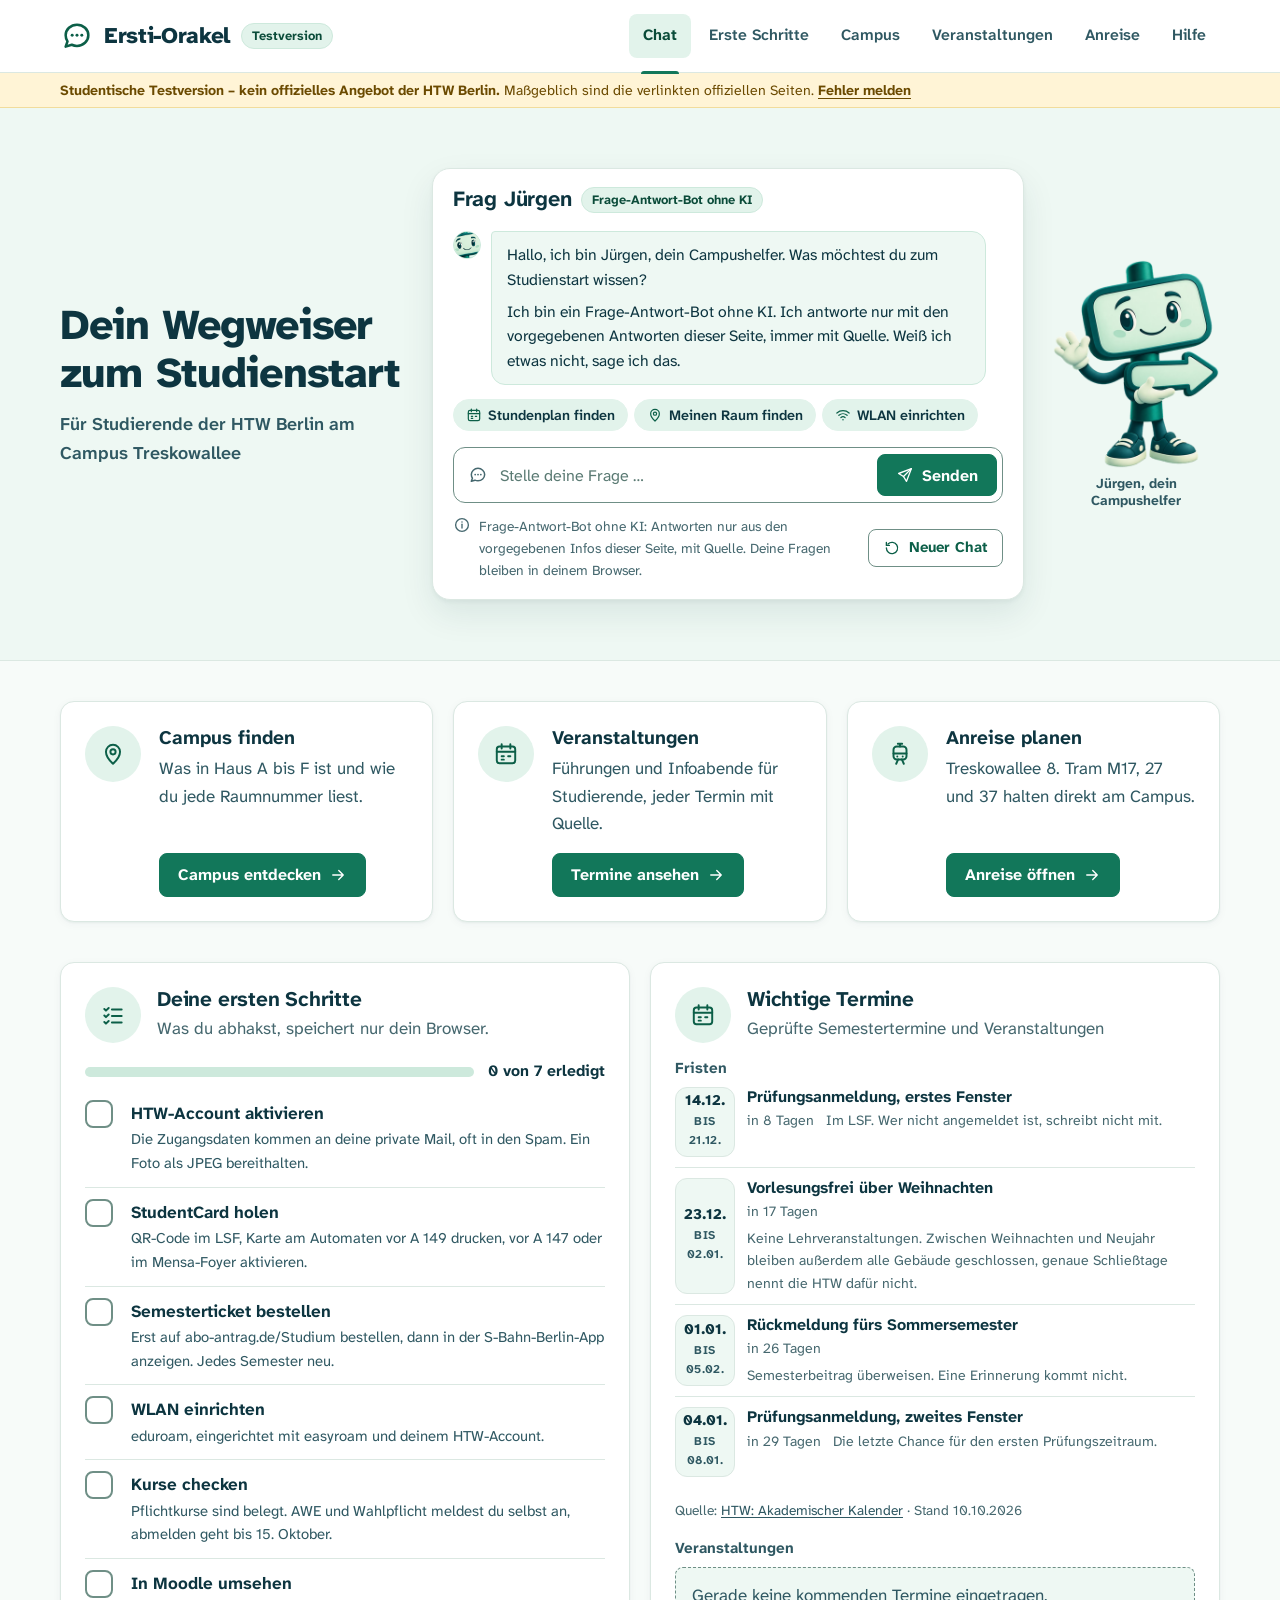
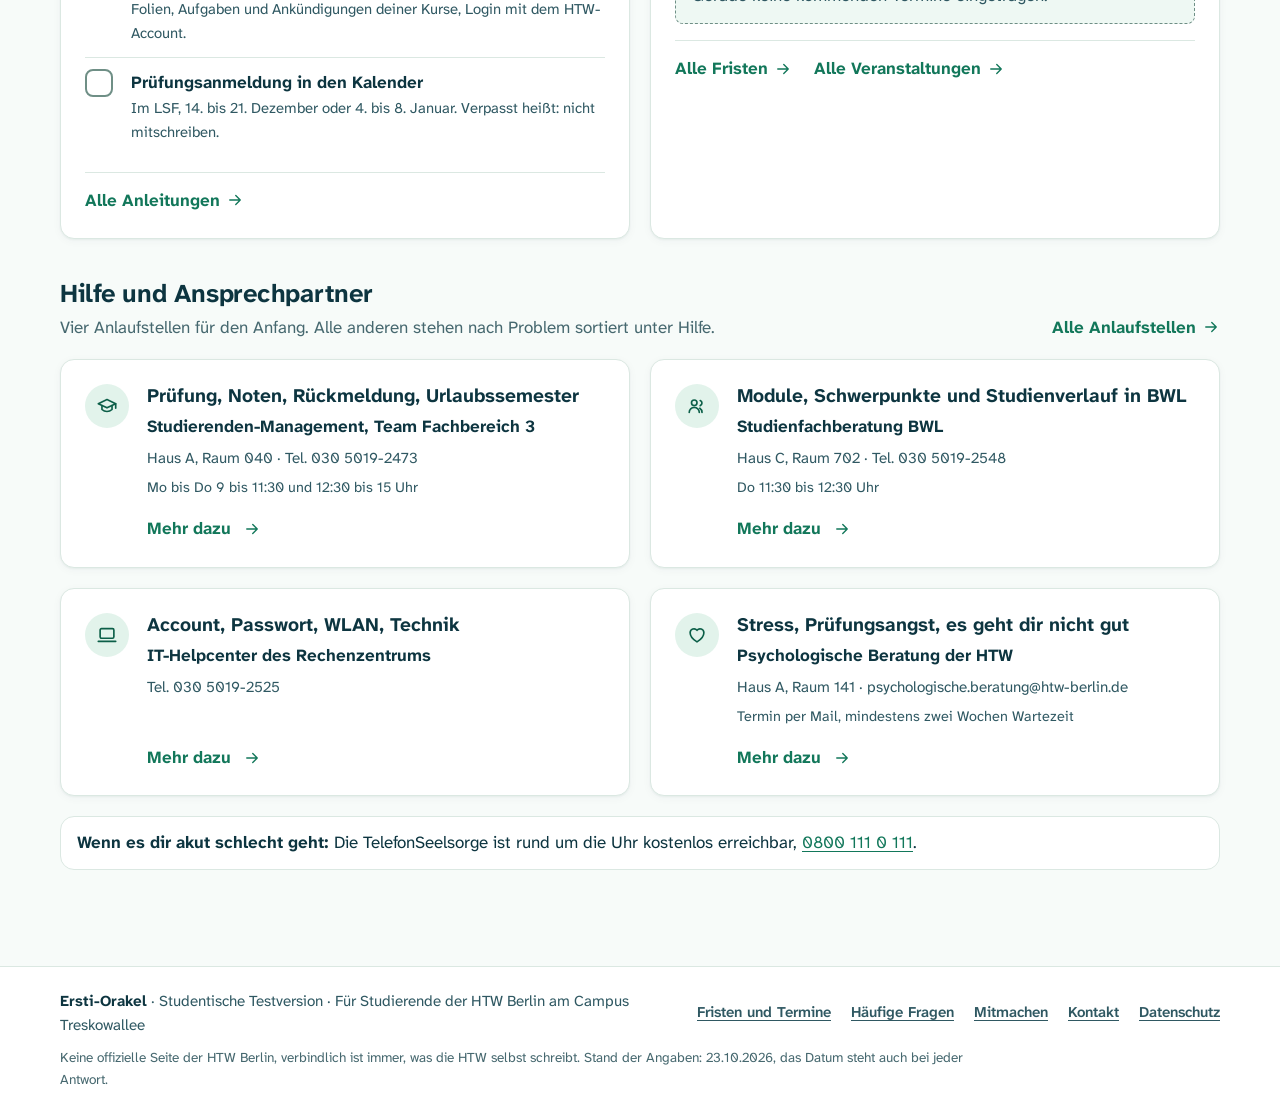
==== commit 37b061ff: "Seiten: Raumbelegung, VPN, Automaten, Besucheransicht bereinigt" ====
--- a/index.html
+++ b/index.html
@@ -6,10 +6,10 @@
   <title>Ersti-Orakel: dein Wegweiser zum Studienstart am Campus Treskowallee</title>
   <!-- Testversion: Suchmaschinen sollen die Seite noch nicht aufnehmen. Das ist kein Zugangsschutz, jeder mit dem Link kann sie öffnen. Vor dem offiziellen Start entfernen. -->
   <meta name="robots" content="noindex, nofollow">
-  <meta name="description" content="Studentischer Prototyp für Erstsemester am Campus Treskowallee der HTW Berlin: Chat mit geprüften Antworten, erste Schritte, Fristen, Räume, Veranstaltungen und Anreise.">
+  <meta name="description" content="Studentische Testversion für Erstsemester am Campus Treskowallee der HTW Berlin: Chat mit geprüften Antworten, erste Schritte, Fristen, Räume, Veranstaltungen und Anreise.">
   <meta name="theme-color" content="#ffffff">
   <link rel="icon" href="assets/img/favicon.svg?v=fb75973898" type="image/svg+xml">
-  <link rel="stylesheet" href="assets/css/style.css?v=66e97cf56b">
+  <link rel="stylesheet" href="assets/css/style.css?v=9829f53e9d">
 </head>
 <body data-seite="start">
   <a class="skip" href="#inhalt">Zum Inhalt springen</a>
@@ -17,7 +17,7 @@
     <div class="container kopf__innen">
       <a class="logo" href="index.html">
         <svg class="logo__zeichen" viewBox="0 0 24 24" width="34" height="34" fill="none" stroke="currentColor" stroke-width="1.8" stroke-linecap="round" stroke-linejoin="round" aria-hidden="true" focusable="false"><path d="M20 11.5c0 4.1-3.6 7.5-8 7.5-1.3 0-2.6-.3-3.7-.8L4 19.5l1.3-3.7C4.5 14.6 4 13.1 4 11.5 4 7.4 7.6 4 12 4s8 3.4 8 7.5z"/><circle cx="8.6" cy="11.5" r="1.05" fill="currentColor" stroke="none"/><circle cx="12" cy="11.5" r="1.05" fill="currentColor" stroke="none"/><circle cx="15.4" cy="11.5" r="1.05" fill="currentColor" stroke="none"/></svg>
-        <span class="logo__text"><span class="logo__name">Ersti-Orakel</span><span class="marke">Studentischer Prototyp</span></span>
+        <span class="logo__text"><span class="logo__name">Ersti-Orakel</span><span class="marke">Testversion</span></span>
       </a>
       <div class="kopf__aktionen">
         <button class="kopf-knopf kopf-knopf--chat" type="button" data-bot-oeffnen><svg viewBox="0 0 24 24" width="24" height="24" fill="none" stroke="currentColor" stroke-width="1.8" stroke-linecap="round" stroke-linejoin="round" aria-hidden="true" focusable="false"><path d="M20 11.5c0 4.1-3.6 7.5-8 7.5-1.3 0-2.6-.3-3.7-.8L4 19.5l1.3-3.7C4.5 14.6 4 13.1 4 11.5 4 7.4 7.6 4 12 4s8 3.4 8 7.5z"/><circle cx="8.6" cy="11.5" r="1.05" fill="currentColor" stroke="none"/><circle cx="12" cy="11.5" r="1.05" fill="currentColor" stroke="none"/><circle cx="15.4" cy="11.5" r="1.05" fill="currentColor" stroke="none"/></svg><span>Chat</span></button>
@@ -34,7 +34,7 @@
     </div>
   </header>
 
-  <aside class="testband" aria-label="Hinweis zur Testversion"><div class="container"><b>Studentische Testversion.</b> Nicht von der HTW. Angaben noch nicht vollständig gegengeprüft, maßgeblich sind die verlinkten offiziellen Seiten. <a href="mitmachen.html#feedback">Fehler melden</a></div></aside>
+  <aside class="testband" aria-label="Hinweis zur Testversion"><div class="container"><b>Studentische Testversion – kein offizielles Angebot der HTW Berlin.</b> Maßgeblich sind die verlinkten offiziellen Seiten. <a href="mitmachen.html#feedback">Fehler melden</a></div></aside>
 
   <main id="inhalt">
 
@@ -129,26 +129,25 @@
 
   <footer class="fuss">
     <div class="container fuss__innen">
-      <p class="fuss__name"><b>Ersti-Orakel</b> · Studentischer Prototyp · Für Studierende der HTW Berlin am Campus Treskowallee</p>
+      <p class="fuss__name"><b>Ersti-Orakel</b> · Studentische Testversion · Für Studierende der HTW Berlin am Campus Treskowallee</p>
       <nav aria-label="Weitere Seiten">
         <ul class="fuss__links">
           <li><a href="semester.html">Fristen und Termine</a></li>
           <li><a href="fragen.html">Häufige Fragen</a></li>
           <li><a href="mitmachen.html">Mitmachen</a></li>
-          <li><a href="ueber.html#pruefstand">Prüfstand</a></li>
           <li><a href="ueber.html#kontakt">Kontakt</a></li>
           <li><a href="ueber.html#datenschutz">Datenschutz</a></li>
         </ul>
       </nav>
-      <p class="fuss__hinweis">Keine offizielle Seite der HTW Berlin, verbindlich ist immer, was die HTW selbst schreibt. Zuletzt geprüft: <span data-letzte-pruefung>14.10.2026</span>, Stand jeder Angabe im <a href="ueber.html#pruefstand">Prüfstand</a>.</p>
+      <p class="fuss__hinweis">Keine offizielle Seite der HTW Berlin, verbindlich ist immer, was die HTW selbst schreibt. Stand der Angaben: <span data-letzte-pruefung>14.10.2026</span>, das Datum steht auch bei jeder Antwort.</p>
     </div>
   </footer>
 
-  <script src="assets/js/daten.js?v=3e3531b40c"></script>
-  <script src="assets/js/fragen.js?v=a93052e185"></script>
+  <script src="assets/js/daten.js?v=6ae04d57a0"></script>
+  <script src="assets/js/fragen.js?v=029cacd90e"></script>
   <script src="assets/js/icons.js?v=e1792373f3"></script>
   <script src="assets/js/suche.js?v=9e5365c62f"></script>
-  <script src="assets/js/app.js?v=b0986dacc8"></script>
-  <script src="assets/js/chat.js?v=4c8b9dcf6a"></script>
+  <script src="assets/js/app.js?v=0d538a243c"></script>
+  <script src="assets/js/chat.js?v=1f6a659be4"></script>
 </body>
 </html>
--- a/assets/css/style.css
+++ b/assets/css/style.css
@@ -814,3 +814,11 @@
 .standort__leer { margin: 0; }
 .standort__quelle { margin: 12px 0 4px; max-width: 60em; }
 @media (max-width: 420px) { .standort__daten { grid-template-columns: 1fr; } .standort__daten dd { margin-bottom: 6px; } }
+
+/* Campus: Raumbelegung per QR-Code mit Beispielfoto */
+.raumbelegung { display: grid; grid-template-columns: minmax(0, 1fr) minmax(0, 480px); gap: 24px; align-items: start; }
+.raumbelegung h2 { margin-top: 0; }
+.raumbelegung__bild { margin: 0; }
+.raumbelegung__bild img { display: block; width: 100%; height: auto; border-radius: var(--radius-s); border: 1px solid var(--linie); }
+.raumbelegung__bild figcaption { font-size: 0.9rem; color: var(--petrol-600); margin-top: 8px; }
+@media (max-width: 1000px) { .raumbelegung { grid-template-columns: 1fr; } .raumbelegung__bild { max-width: 560px; } }
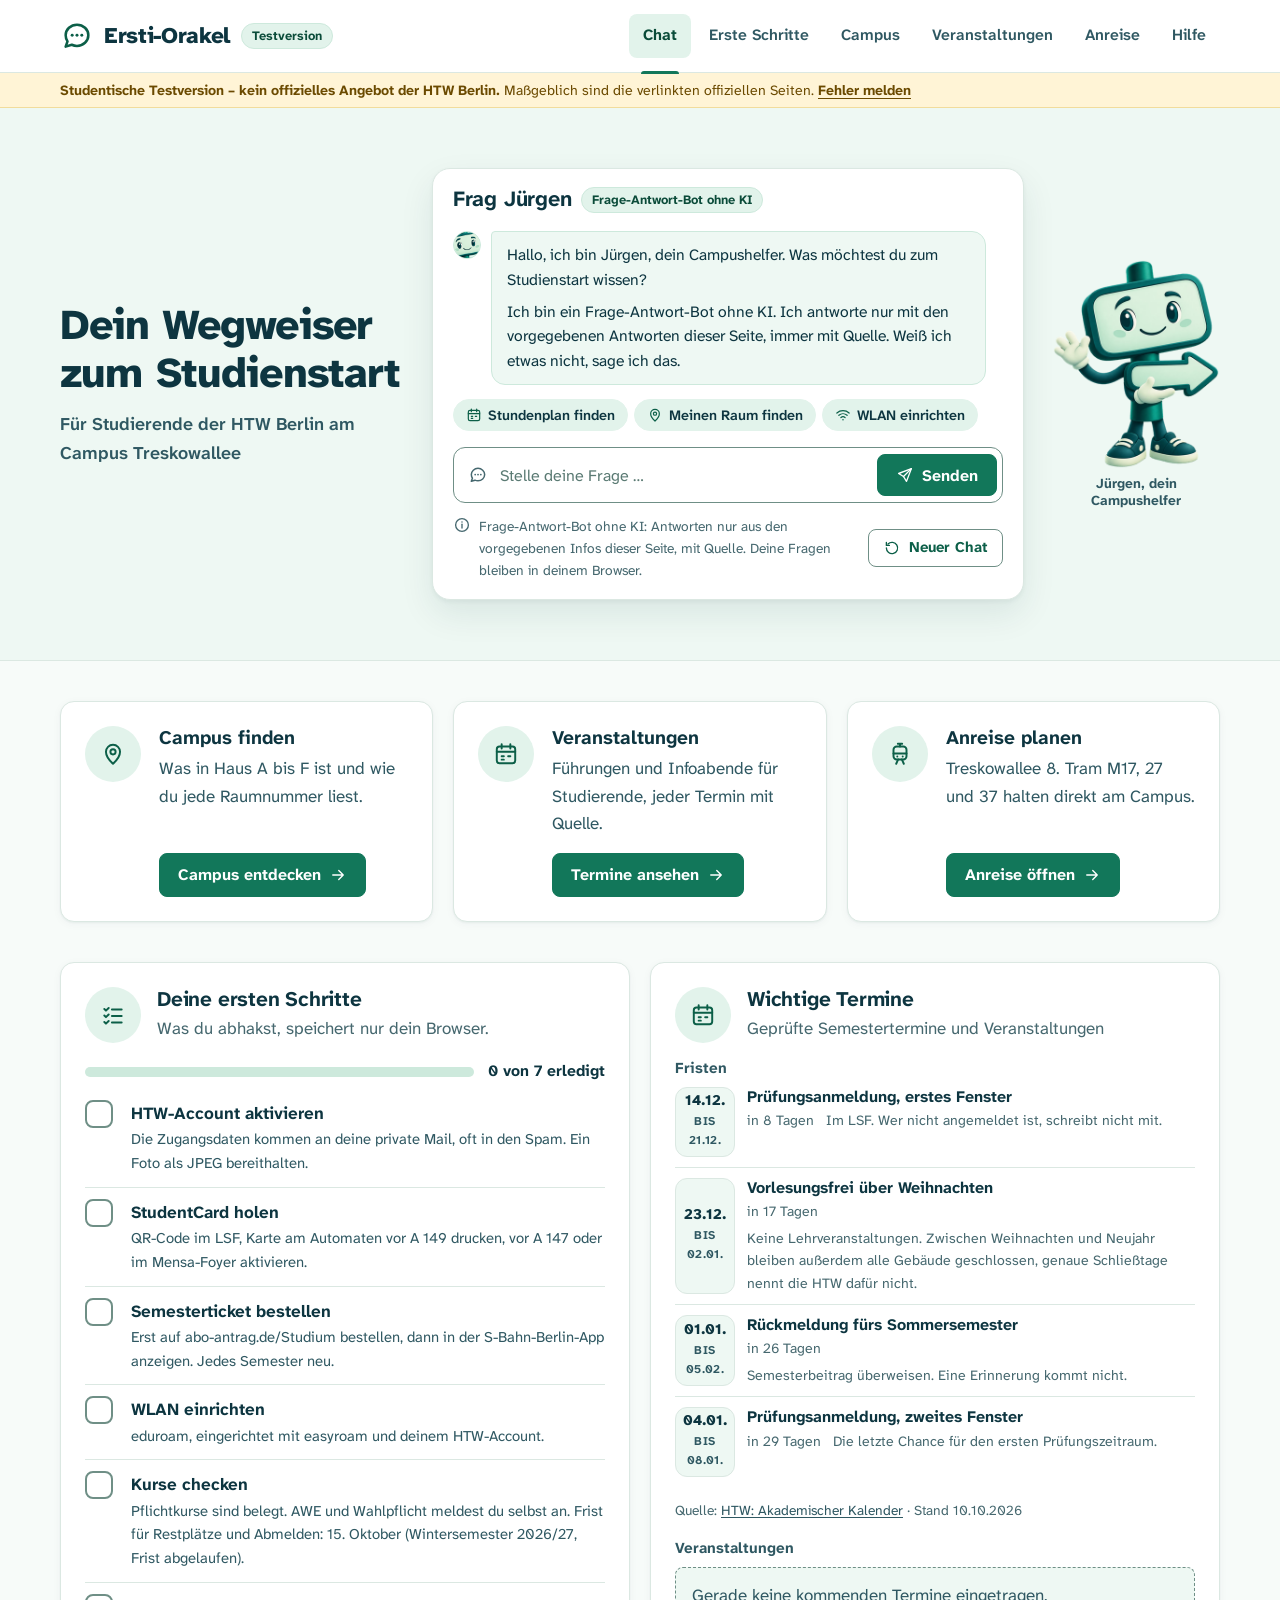
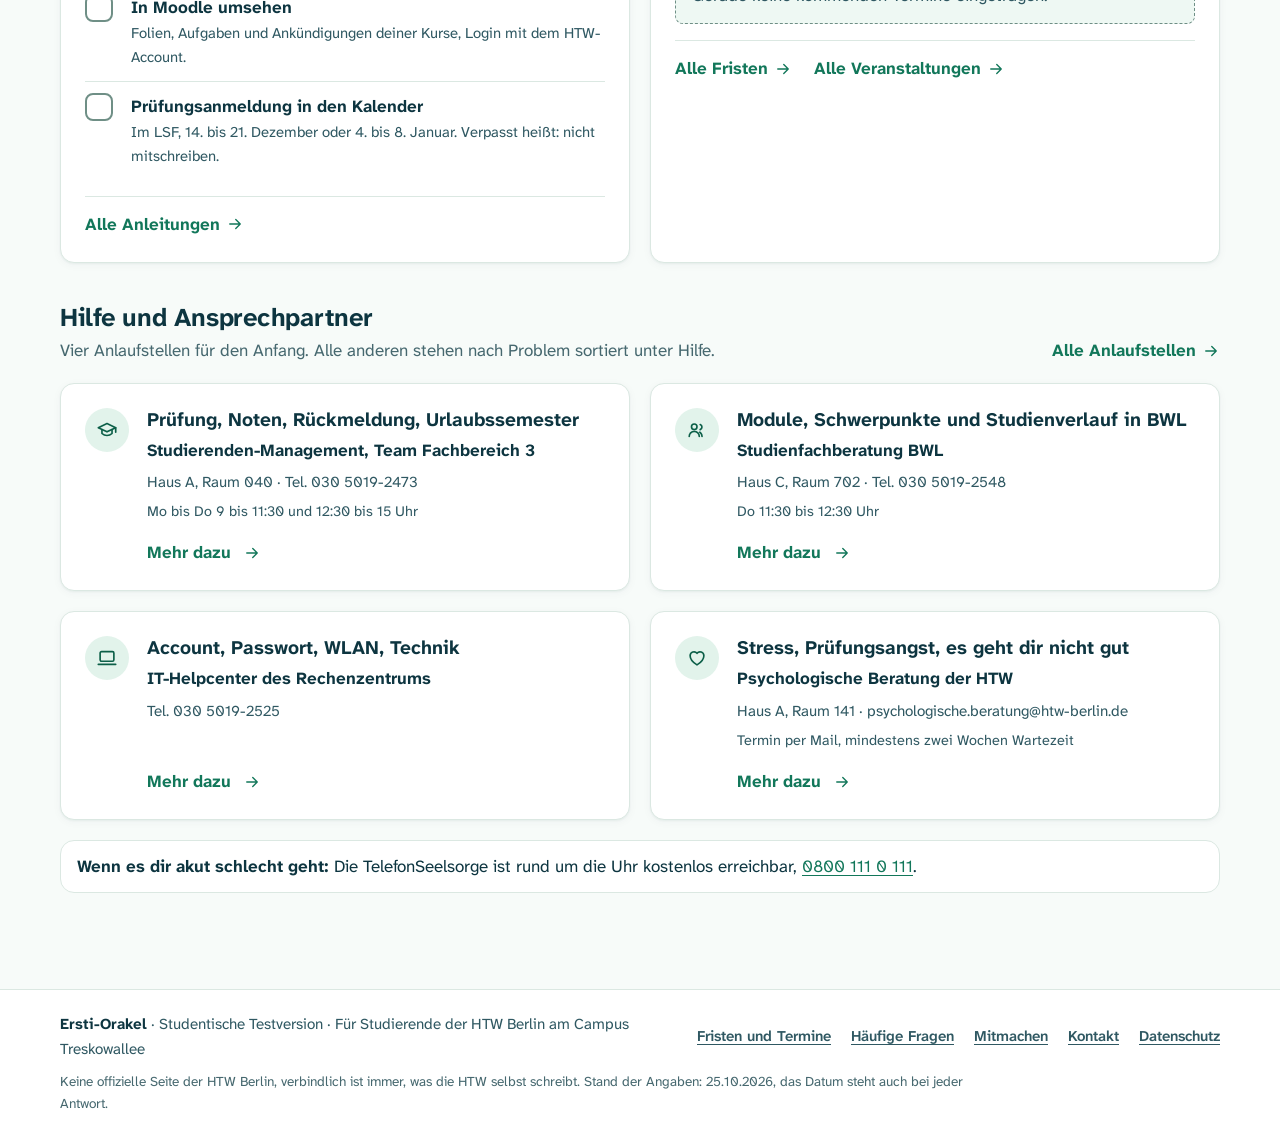
==== commit 50d8eb88: "Korrekturen 28.10.2026: Seiten (Mitmachen fünf Kategorien, Cache-Versionen)" ====
--- a/index.html
+++ b/index.html
@@ -143,11 +143,11 @@
     </div>
   </footer>
 
-  <script src="assets/js/daten.js?v=6ae04d57a0"></script>
-  <script src="assets/js/fragen.js?v=029cacd90e"></script>
+  <script src="assets/js/daten.js?v=8dec03c820"></script>
+  <script src="assets/js/fragen.js?v=14b425313b"></script>
   <script src="assets/js/icons.js?v=e1792373f3"></script>
-  <script src="assets/js/suche.js?v=9e5365c62f"></script>
-  <script src="assets/js/app.js?v=0d538a243c"></script>
-  <script src="assets/js/chat.js?v=1f6a659be4"></script>
+  <script src="assets/js/suche.js?v=cdf3fb4f69"></script>
+  <script src="assets/js/app.js?v=7cbb9f8e8d"></script>
+  <script src="assets/js/chat.js?v=51ee8ca8e5"></script>
 </body>
 </html>
